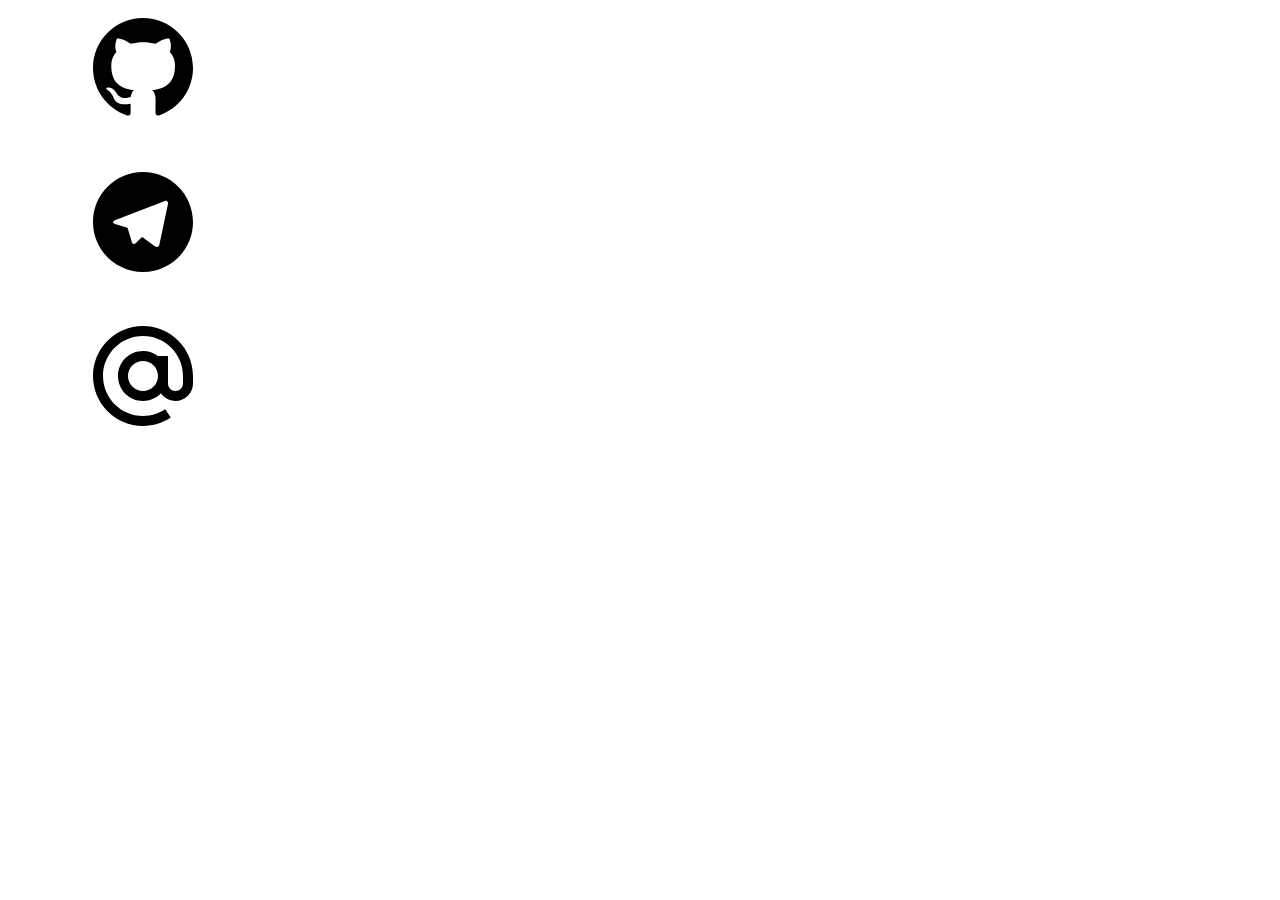
==== index.html @ f1e6c183 "Add files via upload" ====
<!DOCTYPE html>
<html lang="ru">
<head>
	<meta charset="utf-8">
	<meta name="viewport" content="width=device-width, initial-scale=1">
    <title>ExaM</title>
	<!-- FAVICON -->
	<link rel="shortcut icon" href="./favicon.ico">
	<!-- CSS -->
	<link rel="stylesheet" type="text/css" href="./static/css/style.css">
</head>
<body dark="0" card="0" count="0">
	<div class="wrapper">		
		<div class="content">
   	        <div class="center"></div>
		</div>
		<div class="footer">
			<div class="author"></div>
			<div class="author_links">
				<div class="author_links_item">
					<a href="https://vovkvi.github.io"><svg><use xlink:href="#github"></use></svg></a>
				</div>
				<div class="author_links_item">
					<a href="https://t.me/vetalv"><svg><use xlink:href="#telegram"></use></svg></a>
				</div>
				<div class="author_links_item">
					<a href="mailto:vetalvovk@gmail.com"><svg><use xlink:href="#mail"></use></svg></a>
				</div>
			</div>
		</div>
		<div class="navigator-container" style="display: none;">
			<div class="navigator">
				<label class="switch" id="btn-home">
					<svg class="ri-icn"><use xlink:href="#ri-home-2-fill"></use></svg>
			   </label>
			   <label class="separator"></label>
				<label class="switch" id="answer">
					<svg class="ri-icn"><use xlink:href="#ri-eye-fill"></use></svg>
				    <input class="slider" type="checkbox" onclick="showAnswers();">
			   </label>
			   <label class="switch" id="theme">
				   <svg class="ri-icn"><use xlink:href="#dark_mode"></use></svg>
				   <input class="slider" type="checkbox" onclick="changeTheme();">
			   </label>
			   <label class="switch" id="screen" onclick="fullScreen();">
				   <svg class="ri-icn"><use xlink:href="#ri-fullscreen-fill"></use></svg>
			   </label>
				<label class="current-card-number">1 / 1</label>
				<label class="switch" id="btn-prev" onclick="prevCard();">
   	        		<svg class="ri-icn"><use xlink:href="#arrow_back"></use></svg>
   	        	</label>
   	        	<label class="switch" id="btn-next" onclick="nextCard();">
					<svg class="ri-icn"><use xlink:href="#arrow_forward"></use></svg>
				</label>
			</div>
		</div>
	</div>
	<!-- JS -->
	<script type="text/javascript" src="./static/lib/detect.min.js"></script>
	<script type="text/javascript" >
		const ua = detect.parse(navigator.userAgent);
		if (ua.browser.family == 'IE') {
			document.querySelector('title').innerText = 'Ваш браузер не поддерживается :(';
    		document.querySelector('.wrapper').innerHTML = '<div class="old-browser">\
    		    <h2>К сожалению Ваш браузер не может отобразить данную страницу.<br>Рекомендуем воспользоваться одним из ниже предложенных браузеров</h2>\
    		    <table>\
    		        <tr>\
    		            <td><a href="https://www.mozilla.org/en-US/firefox/new/"><img alt="firefox" src="./static/img/firefox.png"><p>Mozilla irefox</p></a></td>\
						<td><a href="https://www.google.com/chrome/"><img alt="chrome" src="./static/img/chrome.png"><p>Google Chrome</p></a></td>\
    		            <td><a href="https://www.microsoft.com/en-us/edge"><img alt="edge" src="./static/img/edge.png"><p>Microsoft Edge</p></a></td>\
    		            <td><a href="https://www.apple.com/safari/"><img alt="safari" src="./static/img/safari.png"><p>Apple Safari</p></a></td>\
    		        </tr>\
    		    </table>';
		}
	</script>
	<script type="text/javascript" src="./static/lib/hyphenopoly/Hyphenopoly_Loader.js"></script>
	<script type="text/javascript" src="./static/lib/jquery-3.7.0.min.js"></script>
	<script type="text/javascript" src="./static/lib/js-yaml.min.js"></script>
	<script type="text/javascript" src="./static/js/script.js"></script>
	<!-- SVG -->
	<svg xmlns="http://www.w3.org/2000/svg" xlink="http://www.w3.org/1999/xlink" width="0" height="0" style="display:none;">

		<symbol viewBox="0 0 30 30" id="dark_mode"> 
			<rect fill="none" height="24" width="24"/><path d="M12,3c-4.97,0-9,4.03-9,9s4.03,9,9,9s9-4.03,9-9c0-0.46-0.04-0.92-0.1-1.36c-0.98,1.37-2.58,2.26-4.4,2.26 c-2.98,0-5.4-2.42-5.4-5.4c0-1.81,0.89-3.42,2.26-4.4C12.92,3.04,12.46,3,12,3L12,3z"/>
		</symbol>
		<symbol viewBox="0 0 30 30" id="light_mode">
			<rect fill="none" height="24" width="24"/><path d="M12,7c-2.76,0-5,2.24-5,5s2.24,5,5,5s5-2.24,5-5S14.76,7,12,7L12,7z M2,13l2,0c0.55,0,1-0.45,1-1s-0.45-1-1-1l-2,0 c-0.55,0-1,0.45-1,1S1.45,13,2,13z M20,13l2,0c0.55,0,1-0.45,1-1s-0.45-1-1-1l-2,0c-0.55,0-1,0.45-1,1S19.45,13,20,13z M11,2v2 c0,0.55,0.45,1,1,1s1-0.45,1-1V2c0-0.55-0.45-1-1-1S11,1.45,11,2z M11,20v2c0,0.55,0.45,1,1,1s1-0.45,1-1v-2c0-0.55-0.45-1-1-1 C11.45,19,11,19.45,11,20z M5.99,4.58c-0.39-0.39-1.03-0.39-1.41,0c-0.39,0.39-0.39,1.03,0,1.41l1.06,1.06 c0.39,0.39,1.03,0.39,1.41,0s0.39-1.03,0-1.41L5.99,4.58z M18.36,16.95c-0.39-0.39-1.03-0.39-1.41,0c-0.39,0.39-0.39,1.03,0,1.41 l1.06,1.06c0.39,0.39,1.03,0.39,1.41,0c0.39-0.39,0.39-1.03,0-1.41L18.36,16.95z M19.42,5.99c0.39-0.39,0.39-1.03,0-1.41 c-0.39-0.39-1.03-0.39-1.41,0l-1.06,1.06c-0.39,0.39-0.39,1.03,0,1.41s1.03,0.39,1.41,0L19.42,5.99z M7.05,18.36 c0.39-0.39,0.39-1.03,0-1.41c-0.39-0.39-1.03-0.39-1.41,0l-1.06,1.06c-0.39,0.39-0.39,1.03,0,1.41s1.03,0.39,1.41,0L7.05,18.36z"/>
		</symbol>
		<symbol viewBox="0 0 30 30" id="arrow_back">
			<path d="M0 0h24v24H0z" fill="none"/><path d="M20 11H7.83l5.59-5.59L12 4l-8 8 8 8 1.41-1.41L7.83 13H20v-2z"/>
		</symbol>
		<symbol viewBox="0 0 30 30" id="arrow_forward">
			<path d="M0 0h24v24H0z" fill="none"/><path d="M12 4l-1.41 1.41L16.17 11H4v2h12.17l-5.58 5.59L12 20l8-8z"/>
		</symbol>
		<symbol viewBox="0 0 30 30" id="github"><path fill="none" d="M0 0h24v24H0z"></path><path d="M12.001 2C6.47598 2 2.00098 6.475 2.00098 12C2.00098 16.425 4.86348 20.1625 8.83848 21.4875C9.33848 21.575 9.52598 21.275 9.52598 21.0125C9.52598 20.775 9.51348 19.9875 9.51348 19.15C7.00098 19.6125 6.35098 18.5375 6.15098 17.975C6.03848 17.6875 5.55098 16.8 5.12598 16.5625C4.77598 16.375 4.27598 15.9125 5.11348 15.9C5.90098 15.8875 6.46348 16.625 6.65098 16.925C7.55098 18.4375 8.98848 18.0125 9.56348 17.75C9.65098 17.1 9.91348 16.6625 10.201 16.4125C7.97598 16.1625 5.65098 15.3 5.65098 11.475C5.65098 10.3875 6.03848 9.4875 6.67598 8.7875C6.57598 8.5375 6.22598 7.5125 6.77598 6.1375C6.77598 6.1375 7.61348 5.875 9.52598 7.1625C10.326 6.9375 11.176 6.825 12.026 6.825C12.876 6.825 13.726 6.9375 14.526 7.1625C16.4385 5.8625 17.276 6.1375 17.276 6.1375C17.826 7.5125 17.476 8.5375 17.376 8.7875C18.0135 9.4875 18.401 10.375 18.401 11.475C18.401 15.3125 16.0635 16.1625 13.8385 16.4125C14.201 16.725 14.5135 17.325 14.5135 18.2625C14.5135 19.6 14.501 20.675 14.501 21.0125C14.501 21.275 14.6885 21.5875 15.1885 21.4875C19.259 20.1133 21.9999 16.2963 22.001 12C22.001 6.475 17.526 2 12.001 2Z"></path></symbol>
		<symbol viewBox="0 0 30 30" id="telegram"><path fill="none" d="M0 0h24v24H0z"></path><path d="M12.001 22C6.47813 22 2.00098 17.5228 2.00098 12C2.00098 6.47715 6.47813 2 12.001 2C17.5238 2 22.001 6.47715 22.001 12C22.001 17.5228 17.5238 22 12.001 22ZM8.89113 13.1708L8.90378 13.1628C9.48351 15.0767 9.77337 16.0337 9.77337 16.0337C9.88564 16.3442 10.04 16.3996 10.2273 16.3743C10.4145 16.3489 10.5139 16.2476 10.6361 16.1297C10.6361 16.1297 11.0324 15.7472 11.825 14.9823L14.3759 16.8698C14.8407 17.1266 15.1763 16.9941 15.2917 16.4377L16.9495 8.61641C17.1325 7.88842 16.8115 7.59644 16.247 7.82754L6.51397 11.5871C5.84996 11.854 5.85317 12.2255 6.39308 12.3911L8.89113 13.1708Z"></path></symbol>
		<symbol viewBox="0 0 30 30" id="mail"><path fill="none" d="M0 0h24v24H0z"></path><path d="M20 12C20 7.58172 16.4183 4 12 4C7.58172 4 4 7.58172 4 12C4 16.4183 7.58172 20 12 20C13.6418 20 15.1681 19.5054 16.4381 18.6571L17.5476 20.3214C15.9602 21.3818 14.0523 22 12 22C6.47715 22 2 17.5228 2 12C2 6.47715 6.47715 2 12 2C17.5228 2 22 6.47715 22 12V13.5C22 15.433 20.433 17 18.5 17C17.2958 17 16.2336 16.3918 15.6038 15.4659C14.6942 16.4115 13.4158 17 12 17C9.23858 17 7 14.7614 7 12C7 9.23858 9.23858 7 12 7C13.1258 7 14.1647 7.37209 15.0005 8H17V13.5C17 14.3284 17.6716 15 18.5 15C19.3284 15 20 14.3284 20 13.5V12ZM12 9C10.3431 9 9 10.3431 9 12C9 13.6569 10.3431 15 12 15C13.6569 15 15 13.6569 15 12C15 10.3431 13.6569 9 12 9Z"></path></symbol>
		<symbol viewBox="0 0 30 30" id="ma-apartment"><g><rect fill="none" height="24" width="24"/></g><g><path d="M17,11V3H7v4H3v14h8v-4h2v4h8V11H17z M7,19H5v-2h2V19z M7,15H5v-2h2V15z M7,11H5V9h2V11z M11,15H9v-2h2V15z M11,11H9V9h2 V11z M11,7H9V5h2V7z M15,15h-2v-2h2V15z M15,11h-2V9h2V11z M15,7h-2V5h2V7z M19,19h-2v-2h2V19z M19,15h-2v-2h2V15z"/></g></symbol>
		<symbol viewBox="0 0 30 30" id="ri-alarm-warning-fill"><g><path fill="none" d="M0 0h24v24H0z"/><path d="M4 20v-6a8 8 0 1 1 16 0v6h1v2H3v-2h1zm2-6h2a4 4 0 0 1 4-4V8a6 6 0 0 0-6 6zm5-12h2v3h-2V2zm8.778 2.808l1.414 1.414-2.12 2.121-1.415-1.414 2.121-2.121zM2.808 6.222l1.414-1.414 2.121 2.12L4.93 8.344 2.808 6.222z"/></g></symbol>
		<symbol viewBox="0 0 30 30" id="ri-dashboard-2-fill"><g><path fill="none" d="M0 0H24V24H0z"/><path d="M12 2c5.523 0 10 4.477 10 10s-4.477 10-10 10S2 17.523 2 12 6.477 2 12 2zm0 3c-3.866 0-7 3.134-7 7 0 1.852.72 3.537 1.894 4.789l.156.16 1.414-1.413C7.56 14.63 7 13.38 7 12c0-2.761 2.239-5 5-5 .448 0 .882.059 1.295.17l1.563-1.562C13.985 5.218 13.018 5 12 5zm6.392 4.143l-1.561 1.562c.11.413.169.847.169 1.295 0 1.38-.56 2.63-1.464 3.536l1.414 1.414C18.216 15.683 19 13.933 19 12c0-1.018-.217-1.985-.608-2.857zm-2.15-2.8l-3.725 3.724C12.352 10.023 12.179 10 12 10c-1.105 0-2 .895-2 2s.895 2 2 2 2-.895 2-2c0-.179-.023-.352-.067-.517l3.724-3.726-1.414-1.414z"/></g></symbol>
		<symbol viewBox="0 0 30 30" id="ri-group-fill"><g><path fill="none" d="M0 0h24v24H0z"/><path d="M2 22a8 8 0 1 1 16 0H2zm8-9c-3.315 0-6-2.685-6-6s2.685-6 6-6 6 2.685 6 6-2.685 6-6 6zm7.363 2.233A7.505 7.505 0 0 1 22.983 22H20c0-2.61-1-4.986-2.637-6.767zm-2.023-2.276A7.98 7.98 0 0 0 18 7a7.964 7.964 0 0 0-1.015-3.903A5 5 0 0 1 21 8a4.999 4.999 0 0 1-5.66 4.957z"/></g></symbol>
		<symbol viewBox="0 0 30 30" id="ri-tools-fill"><g><path fill="none" d="M0 0h24v24H0z"/><path d="M5.33 3.271a3.5 3.5 0 0 1 4.472 4.474L20.647 18.59l-2.122 2.121L7.68 9.867a3.5 3.5 0 0 1-4.472-4.474L5.444 7.63a1.5 1.5 0 1 0 2.121-2.121L5.329 3.27zm10.367 1.884l3.182-1.768 1.414 1.414-1.768 3.182-1.768.354-2.12 2.121-1.415-1.414 2.121-2.121.354-1.768zm-7.071 7.778l2.121 2.122-4.95 4.95A1.5 1.5 0 0 1 3.58 17.99l.097-.107 4.95-4.95z"/></g></symbol>
		<symbol viewBox="0 0 30 30" id="ri-flashlight-fill"><g><path fill="none" d="M0 0h24v24H0z"/><path d="M13 10h7l-9 13v-9H4l9-13z"/></g></symbol>
		<symbol viewBox="0 0 30 30" id="ri-fire-fill"><g><path fill="none" d="M0 0h24v24H0z"/><path d="M12 23a7.5 7.5 0 0 1-5.138-12.963C8.204 8.774 11.5 6.5 11 1.5c6 4 9 8 3 14 1 0 2.5 0 5-2.47.27.773.5 1.604.5 2.47A7.5 7.5 0 0 1 12 23z"/></g></symbol>
		<symbol viewBox="0 0 30 30" id="ri-edit-2-fill"><g><path fill="none" d="M0 0h24v24H0z"/><path d="M9.243 19H21v2H3v-4.243l9.9-9.9 4.242 4.244L9.242 19zm5.07-13.556l2.122-2.122a1 1 0 0 1 1.414 0l2.829 2.829a1 1 0 0 1 0 1.414l-2.122 2.121-4.242-4.242z"/></g></symbol>
		<symbol viewBox="0 0 30 30" id="ri-home-2-fill"><g><path fill="none" d="M0 0h24v24H0z"/><path d="M20 20a1 1 0 0 1-1 1H5a1 1 0 0 1-1-1v-9H1l10.327-9.388a1 1 0 0 1 1.346 0L23 11h-3v9z"/></g></symbol>
		<symbol viewBox="0 0 30 30" id="ri-eye-off-fill"><g><path fill="none" d="M0 0h24v24H0z"/><path d="M4.52 5.934L1.393 2.808l1.415-1.415 19.799 19.8-1.415 1.414-3.31-3.31A10.949 10.949 0 0 1 12 21c-5.392 0-9.878-3.88-10.819-9a10.982 10.982 0 0 1 3.34-6.066zm10.237 10.238l-1.464-1.464a3 3 0 0 1-4.001-4.001L7.828 9.243a5 5 0 0 0 6.929 6.929zM7.974 3.76C9.221 3.27 10.58 3 12 3c5.392 0 9.878 3.88 10.819 9a10.947 10.947 0 0 1-2.012 4.592l-3.86-3.86a5 5 0 0 0-5.68-5.68L7.974 3.761z"/></g></symbol>
		<symbol viewBox="0 0 30 30" id="ri-eye-fill"><g><path fill="none" d="M0 0h24v24H0z"/><path d="M1.181 12C2.121 6.88 6.608 3 12 3c5.392 0 9.878 3.88 10.819 9-.94 5.12-5.427 9-10.819 9-5.392 0-9.878-3.88-10.819-9zM12 17a5 5 0 1 0 0-10 5 5 0 0 0 0 10zm0-2a3 3 0 1 1 0-6 3 3 0 0 1 0 6z"/></g></symbol>
		<symbol viewBox="0 0 30 30" id="ri-first-aid-kit-fill"><g><path fill="none" d="M0 0H24V24H0z"/><path d="M16 1c.552 0 1 .448 1 1v3h4c.552 0 1 .448 1 1v14c0 .552-.448 1-1 1H3c-.552 0-1-.448-1-1V6c0-.552.448-1 1-1h4V2c0-.552.448-1 1-1h8zm-3 8h-2v3H8v2h2.999L11 17h2l-.001-3H16v-2h-3V9zm2-6H9v2h6V3z"/></g></symbol>
		<symbol viewBox="0 0 30 30" id="ri-fullscreen-fill"><g><path fill="none" d="M0 0h24v24H0z"/><path d="M16 3h6v6h-2V5h-4V3zM2 3h6v2H4v4H2V3zm18 16v-4h2v6h-6v-2h4zM4 19h4v2H2v-6h2v4z"/></g></symbol>
		<symbol viewBox="0 0 30 30" id="ri-fullscreen-exit-fill"><g><path fill="none" d="M0 0h24v24H0z"/><path d="M18 7h4v2h-6V3h2v4zM8 9H2V7h4V3h2v6zm10 8v4h-2v-6h6v2h-4zM8 15v6H6v-4H2v-2h6z"/></g></symbol>
	</svg>
</body>
</html>
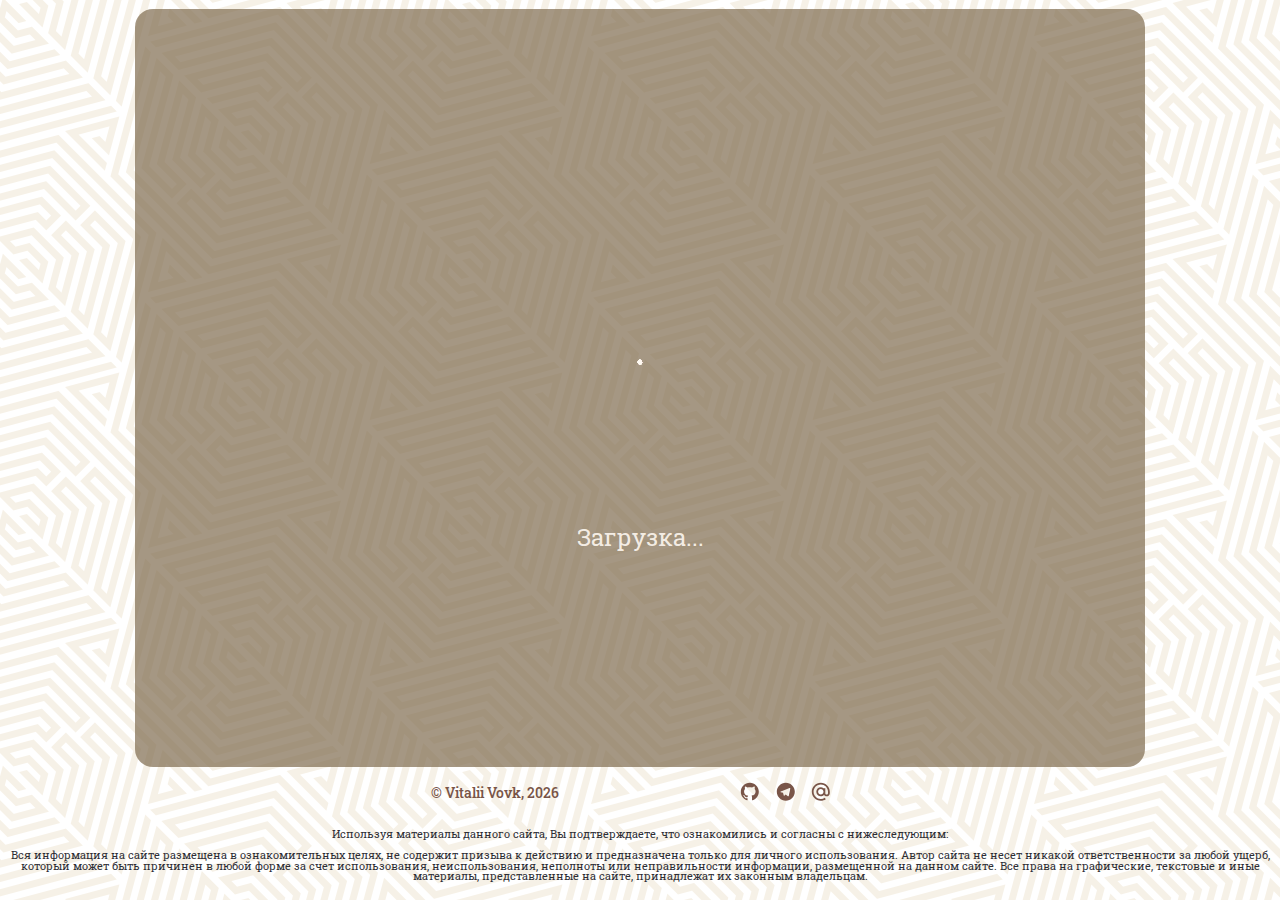
==== commit a7bd442a: "Add files via upload" ====
--- a/index.html
+++ b/index.html
@@ -2,65 +2,98 @@
 <html lang="ru">
 <head>
 	<meta charset="utf-8">
+	<meta http-equiv="X-UA-Compatible" content="IE=edge">
 	<meta name="viewport" content="width=device-width, initial-scale=1">
-    <title>ExaM</title>
+	<meta name="description" content="ExaM">
+    <title></title>
 	<!-- FAVICON -->
 	<link rel="shortcut icon" href="./favicon.ico">
 	<!-- CSS -->
 	<link rel="stylesheet" type="text/css" href="./static/css/style.css">
 </head>
 <body dark="0" card="0" count="0">
-	<div class="wrapper">		
+	<div class="wrapper">
 		<div class="content">
-   	        <div class="center"></div>
+   	        <div class="content-loader">
+				<div class="hexagon" aria-label="Animated hexagonal ripples">
+					<div class="hexagon__group">
+						<div class="hexagon__sector"></div>
+						<div class="hexagon__sector"></div>
+						<div class="hexagon__sector"></div>
+						<div class="hexagon__sector"></div>
+						<div class="hexagon__sector"></div>
+						<div class="hexagon__sector"></div>
+					</div>
+					<div class="hexagon__group">
+						<div class="hexagon__sector"></div>
+						<div class="hexagon__sector"></div>
+						<div class="hexagon__sector"></div>
+						<div class="hexagon__sector"></div>
+						<div class="hexagon__sector"></div>
+						<div class="hexagon__sector"></div>
+					</div>
+					<div class="hexagon__group">
+						<div class="hexagon__sector"></div>
+						<div class="hexagon__sector"></div>
+						<div class="hexagon__sector"></div>
+						<div class="hexagon__sector"></div>
+						<div class="hexagon__sector"></div>
+						<div class="hexagon__sector"></div>
+					</div>
+					<div class="hexagon__group">
+						<div class="hexagon__sector"></div>
+						<div class="hexagon__sector"></div>
+						<div class="hexagon__sector"></div>
+						<div class="hexagon__sector"></div>
+						<div class="hexagon__sector"></div>
+						<div class="hexagon__sector"></div>
+					</div>
+					<div class="hexagon__group">
+						<div class="hexagon__sector"></div>
+						<div class="hexagon__sector"></div>
+						<div class="hexagon__sector"></div>
+						<div class="hexagon__sector"></div>
+						<div class="hexagon__sector"></div>
+						<div class="hexagon__sector"></div>
+					</div>
+					<div class="hexagon__group">
+						<div class="hexagon__sector"></div>
+						<div class="hexagon__sector"></div>
+						<div class="hexagon__sector"></div>
+						<div class="hexagon__sector"></div>
+						<div class="hexagon__sector"></div>
+						<div class="hexagon__sector"></div>
+					</div>
+				</div>
+				<p aria-label="Loading">Загрузка...</p>
+   	        </div>
 		</div>
 		<div class="footer">
-			<div class="author"></div>
+			<div class="author">&copy; Vitalii Vovk, 2024</div>
 			<div class="author_links">
 				<div class="author_links_item">
-					<a href="https://vovkvi.github.io"><svg><use xlink:href="#github"></use></svg></a>
+					<a href="https://vovkvi.github.io"><svg><use xlink:href="./static/svg/icons.svg#github"></use></svg></a>
 				</div>
 				<div class="author_links_item">
-					<a href="https://t.me/vetalv"><svg><use xlink:href="#telegram"></use></svg></a>
+					<a href="https://t.me/vetalv"><svg><use xlink:href="./static/svg/icons.svg#telegram"></use></svg></a>
 				</div>
 				<div class="author_links_item">
-					<a href="mailto:vetalvovk@gmail.com"><svg><use xlink:href="#mail"></use></svg></a>
+					<a href="mailto:vetalvovk@gmail.com"><svg><use xlink:href="./static/svg/icons.svg#mail"></use></svg></a>
 				</div>
 			</div>
 		</div>
-		<div class="navigator-container" style="display: none;">
-			<div class="navigator">
-				<label class="switch" id="btn-home">
-					<svg class="ri-icn"><use xlink:href="#ri-home-2-fill"></use></svg>
-			   </label>
-			   <label class="separator"></label>
-				<label class="switch" id="answer">
-					<svg class="ri-icn"><use xlink:href="#ri-eye-fill"></use></svg>
-				    <input class="slider" type="checkbox" onclick="showAnswers();">
-			   </label>
-			   <label class="switch" id="theme">
-				   <svg class="ri-icn"><use xlink:href="#dark_mode"></use></svg>
-				   <input class="slider" type="checkbox" onclick="changeTheme();">
-			   </label>
-			   <label class="switch" id="screen" onclick="fullScreen();">
-				   <svg class="ri-icn"><use xlink:href="#ri-fullscreen-fill"></use></svg>
-			   </label>
-				<label class="current-card-number">1 / 1</label>
-				<label class="switch" id="btn-prev" onclick="prevCard();">
-   	        		<svg class="ri-icn"><use xlink:href="#arrow_back"></use></svg>
-   	        	</label>
-   	        	<label class="switch" id="btn-next" onclick="nextCard();">
-					<svg class="ri-icn"><use xlink:href="#arrow_forward"></use></svg>
-				</label>
-			</div>
+		<div class="eula">
+			<p>Используя материалы данного сайта, Вы подтверждаете, что ознакомились и согласны с нижеследующим:</p>
+			<br>
+			<p>Вся информация на сайте размещена в ознакомительных целях, не содержит призыва к действию и предназначена только для личного использования. Автор сайта не несет никакой ответственности за любой ущерб, который может быть причинен в любой форме за счет использования, неиспользования, неполноты или неправильности информации, размещенной на данном сайте. Все права на графические, текстовые и иные материалы, представленные на сайте, принадлежат их законным владельцам.</p>
 		</div>
 	</div>
 	<!-- JS -->
-	<script type="text/javascript" src="./static/lib/detect.min.js"></script>
-	<script type="text/javascript" >
+	<script type="text/javascript" src="./static/libs/detect.min.js"></script>
+	<script type="text/javascript">
 		const ua = detect.parse(navigator.userAgent);
 		if (ua.browser.family == 'IE') {
-			document.querySelector('title').innerText = 'Ваш браузер не поддерживается :(';
+			document.querySelector('title').innerText = 'ExaM | Ваш браузер не поддерживается :(';
     		document.querySelector('.wrapper').innerHTML = '<div class="old-browser">\
     		    <h2>К сожалению Ваш браузер не может отобразить данную страницу.<br>Рекомендуем воспользоваться одним из ниже предложенных браузеров</h2>\
     		    <table>\
@@ -73,42 +106,8 @@
     		    </table>';
 		}
 	</script>
-	<script type="text/javascript" src="./static/lib/hyphenopoly/Hyphenopoly_Loader.js"></script>
-	<script type="text/javascript" src="./static/lib/jquery-3.7.0.min.js"></script>
-	<script type="text/javascript" src="./static/lib/js-yaml.min.js"></script>
+	<script type="text/javascript" src="./static/libs/jquery-3.7.0.min.js"></script>
+	<script type="text/javascript" src="./static/libs/js-yaml.min.js"></script>
 	<script type="text/javascript" src="./static/js/script.js"></script>
-	<!-- SVG -->
-	<svg xmlns="http://www.w3.org/2000/svg" xlink="http://www.w3.org/1999/xlink" width="0" height="0" style="display:none;">
-
-		<symbol viewBox="0 0 30 30" id="dark_mode"> 
-			<rect fill="none" height="24" width="24"/><path d="M12,3c-4.97,0-9,4.03-9,9s4.03,9,9,9s9-4.03,9-9c0-0.46-0.04-0.92-0.1-1.36c-0.98,1.37-2.58,2.26-4.4,2.26 c-2.98,0-5.4-2.42-5.4-5.4c0-1.81,0.89-3.42,2.26-4.4C12.92,3.04,12.46,3,12,3L12,3z"/>
-		</symbol>
-		<symbol viewBox="0 0 30 30" id="light_mode">
-			<rect fill="none" height="24" width="24"/><path d="M12,7c-2.76,0-5,2.24-5,5s2.24,5,5,5s5-2.24,5-5S14.76,7,12,7L12,7z M2,13l2,0c0.55,0,1-0.45,1-1s-0.45-1-1-1l-2,0 c-0.55,0-1,0.45-1,1S1.45,13,2,13z M20,13l2,0c0.55,0,1-0.45,1-1s-0.45-1-1-1l-2,0c-0.55,0-1,0.45-1,1S19.45,13,20,13z M11,2v2 c0,0.55,0.45,1,1,1s1-0.45,1-1V2c0-0.55-0.45-1-1-1S11,1.45,11,2z M11,20v2c0,0.55,0.45,1,1,1s1-0.45,1-1v-2c0-0.55-0.45-1-1-1 C11.45,19,11,19.45,11,20z M5.99,4.58c-0.39-0.39-1.03-0.39-1.41,0c-0.39,0.39-0.39,1.03,0,1.41l1.06,1.06 c0.39,0.39,1.03,0.39,1.41,0s0.39-1.03,0-1.41L5.99,4.58z M18.36,16.95c-0.39-0.39-1.03-0.39-1.41,0c-0.39,0.39-0.39,1.03,0,1.41 l1.06,1.06c0.39,0.39,1.03,0.39,1.41,0c0.39-0.39,0.39-1.03,0-1.41L18.36,16.95z M19.42,5.99c0.39-0.39,0.39-1.03,0-1.41 c-0.39-0.39-1.03-0.39-1.41,0l-1.06,1.06c-0.39,0.39-0.39,1.03,0,1.41s1.03,0.39,1.41,0L19.42,5.99z M7.05,18.36 c0.39-0.39,0.39-1.03,0-1.41c-0.39-0.39-1.03-0.39-1.41,0l-1.06,1.06c-0.39,0.39-0.39,1.03,0,1.41s1.03,0.39,1.41,0L7.05,18.36z"/>
-		</symbol>
-		<symbol viewBox="0 0 30 30" id="arrow_back">
-			<path d="M0 0h24v24H0z" fill="none"/><path d="M20 11H7.83l5.59-5.59L12 4l-8 8 8 8 1.41-1.41L7.83 13H20v-2z"/>
-		</symbol>
-		<symbol viewBox="0 0 30 30" id="arrow_forward">
-			<path d="M0 0h24v24H0z" fill="none"/><path d="M12 4l-1.41 1.41L16.17 11H4v2h12.17l-5.58 5.59L12 20l8-8z"/>
-		</symbol>
-		<symbol viewBox="0 0 30 30" id="github"><path fill="none" d="M0 0h24v24H0z"></path><path d="M12.001 2C6.47598 2 2.00098 6.475 2.00098 12C2.00098 16.425 4.86348 20.1625 8.83848 21.4875C9.33848 21.575 9.52598 21.275 9.52598 21.0125C9.52598 20.775 9.51348 19.9875 9.51348 19.15C7.00098 19.6125 6.35098 18.5375 6.15098 17.975C6.03848 17.6875 5.55098 16.8 5.12598 16.5625C4.77598 16.375 4.27598 15.9125 5.11348 15.9C5.90098 15.8875 6.46348 16.625 6.65098 16.925C7.55098 18.4375 8.98848 18.0125 9.56348 17.75C9.65098 17.1 9.91348 16.6625 10.201 16.4125C7.97598 16.1625 5.65098 15.3 5.65098 11.475C5.65098 10.3875 6.03848 9.4875 6.67598 8.7875C6.57598 8.5375 6.22598 7.5125 6.77598 6.1375C6.77598 6.1375 7.61348 5.875 9.52598 7.1625C10.326 6.9375 11.176 6.825 12.026 6.825C12.876 6.825 13.726 6.9375 14.526 7.1625C16.4385 5.8625 17.276 6.1375 17.276 6.1375C17.826 7.5125 17.476 8.5375 17.376 8.7875C18.0135 9.4875 18.401 10.375 18.401 11.475C18.401 15.3125 16.0635 16.1625 13.8385 16.4125C14.201 16.725 14.5135 17.325 14.5135 18.2625C14.5135 19.6 14.501 20.675 14.501 21.0125C14.501 21.275 14.6885 21.5875 15.1885 21.4875C19.259 20.1133 21.9999 16.2963 22.001 12C22.001 6.475 17.526 2 12.001 2Z"></path></symbol>
-		<symbol viewBox="0 0 30 30" id="telegram"><path fill="none" d="M0 0h24v24H0z"></path><path d="M12.001 22C6.47813 22 2.00098 17.5228 2.00098 12C2.00098 6.47715 6.47813 2 12.001 2C17.5238 2 22.001 6.47715 22.001 12C22.001 17.5228 17.5238 22 12.001 22ZM8.89113 13.1708L8.90378 13.1628C9.48351 15.0767 9.77337 16.0337 9.77337 16.0337C9.88564 16.3442 10.04 16.3996 10.2273 16.3743C10.4145 16.3489 10.5139 16.2476 10.6361 16.1297C10.6361 16.1297 11.0324 15.7472 11.825 14.9823L14.3759 16.8698C14.8407 17.1266 15.1763 16.9941 15.2917 16.4377L16.9495 8.61641C17.1325 7.88842 16.8115 7.59644 16.247 7.82754L6.51397 11.5871C5.84996 11.854 5.85317 12.2255 6.39308 12.3911L8.89113 13.1708Z"></path></symbol>
-		<symbol viewBox="0 0 30 30" id="mail"><path fill="none" d="M0 0h24v24H0z"></path><path d="M20 12C20 7.58172 16.4183 4 12 4C7.58172 4 4 7.58172 4 12C4 16.4183 7.58172 20 12 20C13.6418 20 15.1681 19.5054 16.4381 18.6571L17.5476 20.3214C15.9602 21.3818 14.0523 22 12 22C6.47715 22 2 17.5228 2 12C2 6.47715 6.47715 2 12 2C17.5228 2 22 6.47715 22 12V13.5C22 15.433 20.433 17 18.5 17C17.2958 17 16.2336 16.3918 15.6038 15.4659C14.6942 16.4115 13.4158 17 12 17C9.23858 17 7 14.7614 7 12C7 9.23858 9.23858 7 12 7C13.1258 7 14.1647 7.37209 15.0005 8H17V13.5C17 14.3284 17.6716 15 18.5 15C19.3284 15 20 14.3284 20 13.5V12ZM12 9C10.3431 9 9 10.3431 9 12C9 13.6569 10.3431 15 12 15C13.6569 15 15 13.6569 15 12C15 10.3431 13.6569 9 12 9Z"></path></symbol>
-		<symbol viewBox="0 0 30 30" id="ma-apartment"><g><rect fill="none" height="24" width="24"/></g><g><path d="M17,11V3H7v4H3v14h8v-4h2v4h8V11H17z M7,19H5v-2h2V19z M7,15H5v-2h2V15z M7,11H5V9h2V11z M11,15H9v-2h2V15z M11,11H9V9h2 V11z M11,7H9V5h2V7z M15,15h-2v-2h2V15z M15,11h-2V9h2V11z M15,7h-2V5h2V7z M19,19h-2v-2h2V19z M19,15h-2v-2h2V15z"/></g></symbol>
-		<symbol viewBox="0 0 30 30" id="ri-alarm-warning-fill"><g><path fill="none" d="M0 0h24v24H0z"/><path d="M4 20v-6a8 8 0 1 1 16 0v6h1v2H3v-2h1zm2-6h2a4 4 0 0 1 4-4V8a6 6 0 0 0-6 6zm5-12h2v3h-2V2zm8.778 2.808l1.414 1.414-2.12 2.121-1.415-1.414 2.121-2.121zM2.808 6.222l1.414-1.414 2.121 2.12L4.93 8.344 2.808 6.222z"/></g></symbol>
-		<symbol viewBox="0 0 30 30" id="ri-dashboard-2-fill"><g><path fill="none" d="M0 0H24V24H0z"/><path d="M12 2c5.523 0 10 4.477 10 10s-4.477 10-10 10S2 17.523 2 12 6.477 2 12 2zm0 3c-3.866 0-7 3.134-7 7 0 1.852.72 3.537 1.894 4.789l.156.16 1.414-1.413C7.56 14.63 7 13.38 7 12c0-2.761 2.239-5 5-5 .448 0 .882.059 1.295.17l1.563-1.562C13.985 5.218 13.018 5 12 5zm6.392 4.143l-1.561 1.562c.11.413.169.847.169 1.295 0 1.38-.56 2.63-1.464 3.536l1.414 1.414C18.216 15.683 19 13.933 19 12c0-1.018-.217-1.985-.608-2.857zm-2.15-2.8l-3.725 3.724C12.352 10.023 12.179 10 12 10c-1.105 0-2 .895-2 2s.895 2 2 2 2-.895 2-2c0-.179-.023-.352-.067-.517l3.724-3.726-1.414-1.414z"/></g></symbol>
-		<symbol viewBox="0 0 30 30" id="ri-group-fill"><g><path fill="none" d="M0 0h24v24H0z"/><path d="M2 22a8 8 0 1 1 16 0H2zm8-9c-3.315 0-6-2.685-6-6s2.685-6 6-6 6 2.685 6 6-2.685 6-6 6zm7.363 2.233A7.505 7.505 0 0 1 22.983 22H20c0-2.61-1-4.986-2.637-6.767zm-2.023-2.276A7.98 7.98 0 0 0 18 7a7.964 7.964 0 0 0-1.015-3.903A5 5 0 0 1 21 8a4.999 4.999 0 0 1-5.66 4.957z"/></g></symbol>
-		<symbol viewBox="0 0 30 30" id="ri-tools-fill"><g><path fill="none" d="M0 0h24v24H0z"/><path d="M5.33 3.271a3.5 3.5 0 0 1 4.472 4.474L20.647 18.59l-2.122 2.121L7.68 9.867a3.5 3.5 0 0 1-4.472-4.474L5.444 7.63a1.5 1.5 0 1 0 2.121-2.121L5.329 3.27zm10.367 1.884l3.182-1.768 1.414 1.414-1.768 3.182-1.768.354-2.12 2.121-1.415-1.414 2.121-2.121.354-1.768zm-7.071 7.778l2.121 2.122-4.95 4.95A1.5 1.5 0 0 1 3.58 17.99l.097-.107 4.95-4.95z"/></g></symbol>
-		<symbol viewBox="0 0 30 30" id="ri-flashlight-fill"><g><path fill="none" d="M0 0h24v24H0z"/><path d="M13 10h7l-9 13v-9H4l9-13z"/></g></symbol>
-		<symbol viewBox="0 0 30 30" id="ri-fire-fill"><g><path fill="none" d="M0 0h24v24H0z"/><path d="M12 23a7.5 7.5 0 0 1-5.138-12.963C8.204 8.774 11.5 6.5 11 1.5c6 4 9 8 3 14 1 0 2.5 0 5-2.47.27.773.5 1.604.5 2.47A7.5 7.5 0 0 1 12 23z"/></g></symbol>
-		<symbol viewBox="0 0 30 30" id="ri-edit-2-fill"><g><path fill="none" d="M0 0h24v24H0z"/><path d="M9.243 19H21v2H3v-4.243l9.9-9.9 4.242 4.244L9.242 19zm5.07-13.556l2.122-2.122a1 1 0 0 1 1.414 0l2.829 2.829a1 1 0 0 1 0 1.414l-2.122 2.121-4.242-4.242z"/></g></symbol>
-		<symbol viewBox="0 0 30 30" id="ri-home-2-fill"><g><path fill="none" d="M0 0h24v24H0z"/><path d="M20 20a1 1 0 0 1-1 1H5a1 1 0 0 1-1-1v-9H1l10.327-9.388a1 1 0 0 1 1.346 0L23 11h-3v9z"/></g></symbol>
-		<symbol viewBox="0 0 30 30" id="ri-eye-off-fill"><g><path fill="none" d="M0 0h24v24H0z"/><path d="M4.52 5.934L1.393 2.808l1.415-1.415 19.799 19.8-1.415 1.414-3.31-3.31A10.949 10.949 0 0 1 12 21c-5.392 0-9.878-3.88-10.819-9a10.982 10.982 0 0 1 3.34-6.066zm10.237 10.238l-1.464-1.464a3 3 0 0 1-4.001-4.001L7.828 9.243a5 5 0 0 0 6.929 6.929zM7.974 3.76C9.221 3.27 10.58 3 12 3c5.392 0 9.878 3.88 10.819 9a10.947 10.947 0 0 1-2.012 4.592l-3.86-3.86a5 5 0 0 0-5.68-5.68L7.974 3.761z"/></g></symbol>
-		<symbol viewBox="0 0 30 30" id="ri-eye-fill"><g><path fill="none" d="M0 0h24v24H0z"/><path d="M1.181 12C2.121 6.88 6.608 3 12 3c5.392 0 9.878 3.88 10.819 9-.94 5.12-5.427 9-10.819 9-5.392 0-9.878-3.88-10.819-9zM12 17a5 5 0 1 0 0-10 5 5 0 0 0 0 10zm0-2a3 3 0 1 1 0-6 3 3 0 0 1 0 6z"/></g></symbol>
-		<symbol viewBox="0 0 30 30" id="ri-first-aid-kit-fill"><g><path fill="none" d="M0 0H24V24H0z"/><path d="M16 1c.552 0 1 .448 1 1v3h4c.552 0 1 .448 1 1v14c0 .552-.448 1-1 1H3c-.552 0-1-.448-1-1V6c0-.552.448-1 1-1h4V2c0-.552.448-1 1-1h8zm-3 8h-2v3H8v2h2.999L11 17h2l-.001-3H16v-2h-3V9zm2-6H9v2h6V3z"/></g></symbol>
-		<symbol viewBox="0 0 30 30" id="ri-fullscreen-fill"><g><path fill="none" d="M0 0h24v24H0z"/><path d="M16 3h6v6h-2V5h-4V3zM2 3h6v2H4v4H2V3zm18 16v-4h2v6h-6v-2h4zM4 19h4v2H2v-6h2v4z"/></g></symbol>
-		<symbol viewBox="0 0 30 30" id="ri-fullscreen-exit-fill"><g><path fill="none" d="M0 0h24v24H0z"/><path d="M18 7h4v2h-6V3h2v4zM8 9H2V7h4V3h2v6zm10 8v4h-2v-6h6v2h-4zM8 15v6H6v-4H2v-2h6z"/></g></symbol>
-	</svg>
 </body>
 </html>
--- a/static/css/style.css
+++ b/static/css/style.css
@@ -0,0 +1,695 @@
+:root {
+	--whitesmoke           : #edf2f7;
+	--darkgray             : #2e2e35;
+	--gray                 : #85888c;
+	--material-brown-500   : #795548;
+	--loader-dur           : 8s;
+	--box-border-radius    : 10px;
+
+	--color-akcent               : var(--material-brown-500);
+	--body-background-light      : url(../img/background.png);
+	--body-background-dark       : url(../img/background-dark.png);
+	--wrapper-background-light   : rgba(255, 255, 255, 0.8);
+	--wrapper-background-dark    : rgba(0, 0, 0, 0.7);
+	--content-background-light   : rgba(127, 107, 79, 0.7);
+	--content-background-dark    : rgba(0, 0, 0, 0.5);
+	--navigator-background-light : #dcc7a8;
+	--navigator-background-dark  : rgb(45, 45, 45);
+	--switch-fill-light          : var(--color-akcent);
+	--switch-fill-dark           : var(--navigator-background-light);
+	--card-number-color-light    : var(--color-akcent);
+	--card-number-color-dark     : var(--navigator-background-light);
+
+	/*   default   */
+	--text-color           : black;
+	--body-background      : var(--body-background-light);
+	--wrapper-background   : var(--wrapper-background-light);
+	--content-background   : var(--content-background-light);
+	--switch-fill          : var(--switch-fill-light);
+	--navigator-background : var(--navigator-background-light);
+	--card-number-color    : var(--card-number-color-light);
+	--btn-outline          : var(--darkgray);
+	--detail-color         : black;
+	--card-hdr-color       : var(--switch-fill);
+	--card-bgrnd           : rgba(255, 249, 242, 0.9);
+}
+@font-face {
+	font-family: 'RobotoSlab';
+	src: url(../fonts/RobotoSlab.ttf);
+}
+*,*::before,*::after {
+	margin: 0;
+	padding: 0;
+	border: 0;
+	box-sizing: border-box;
+}
+a {
+	text-decoration: none;
+}
+ul,ol,li {
+	list-style: none;
+}
+img {
+	vertical-align: top;
+}
+h1,h2,h3,h4,h5,h6 {
+	font-weight: inherit;
+	font-size: inherit;
+}
+html,body {
+	font-family: RobotoSlab;
+	font-size: 18px;
+	line-height: 1;
+	width: 100%;
+	height: 100%;
+	min-width: 320px;
+}
+body {
+	background-image: var(--body-background);
+}
+body[dark="1"] {
+	--body-background      : var(--body-background-dark);
+	--wrapper-background   : var(--wrapper-background-dark);
+	--content-background   : var(--content-background-dark);
+	--text-color           : white;
+	--switch-fill          : var(--switch-fill-dark);
+	--navigator-background : var(--navigator-background-dark);
+	--card-number-color    : var(--card-number-color-dark);	
+	--card-hdr-color       : var(--switch-fill);
+	--detail-color         : rgba(255, 255, 255, 0.95);
+	--card-bgrnd           : var(--darkgray);
+}
+.wrapper{
+	text-align: center;
+	display: flex;
+	flex-direction: column;
+	min-height: 100%; /* make sure it is at least as tall as the viewport */
+	background: var(--wrapper-background);
+}
+/**************************************************
+ *   1. IE
+ **************************************************/
+.old-browser,
+.old-browser p,
+.old-browser td {
+	text-align: center;
+	padding: 10px;
+	color: black;
+}
+.old-browser h2 {
+	line-height: normal;
+	margin: 20px;
+}
+.old-browser table {
+	padding-top: 20px;
+	margin: 0 auto;
+}
+.old-browser img {
+	width: 64px;
+	height: 64px;
+}
+/**************************************************
+ *   2. Company title (only for sub pages)
+ **************************************************/
+.top-navigation-bar {
+	max-width: 1100px;
+	width: 100%;
+	margin: 0 auto;
+	margin-bottom: 0.3rem;
+	align-items: center;
+	display: flex;
+	
+}
+.top-navigation-bar svg {
+	margin-top: 0.5rem;
+	margin-left: 0.5rem;
+	float: left;
+	height: 2.5rem;
+	width: 2.5rem;
+	fill: var(--card-hdr-color);
+	cursor: pointer;
+}
+.top-navigation-bar div {
+	float: right;
+	width: 100%;
+	height: 100%;
+}
+.top-bar-title {
+	text-align: right;
+	font-size: 1.2rem;
+	border: unset;
+	cursor: pointer;
+	margin-right: 0.5rem;
+	color: var(--card-hdr-color);
+}
+/**************************************************
+ *   3. Content
+ **************************************************/
+.content {
+	position: relative;
+	max-width: 1240px; /* размер листа А4 в пикселях для DPI 150 = 1240x1754*/
+	background: var(--content-background);
+	color: var(--text-color);
+	flex: 1 1 auto;
+	margin: 0 auto;
+	width: 100%;
+	hyphens: auto;
+	-ms-hyphens: auto;
+	-moz-hyphens: auto;
+	-webkit-hyphens: auto;
+}
+/**************************************************
+ *   4. Loader
+ **************************************************/
+.content-loader {
+	margin: 0 auto;
+	padding: 1rem;
+	position: absolute;
+	top: 50%;
+  -ms-transform: translateY(-50%);
+  transform: translateY(-50%);
+	width: 100%;
+	align-items: center;
+}
+.content-loader p {
+	color: var(--card-bgrnd);
+	font-size: 18pt;
+}
+.hexagon {
+	color: var(--card-bgrnd);
+	margin: 0 auto;
+	margin-bottom: 1.5em;
+	overflow: hidden;
+	position: relative;
+	width: 15em;
+	height: 15em;
+}
+.hexagon__group, .hexagon__sector, .hexagon__sector:before, .hexagon__sector:after {
+	position: absolute;
+}
+.hexagon__group {
+	width: 100%;
+	height: 100%;
+}
+.hexagon__group:nth-child(2) .hexagon__sector,
+.hexagon__group:nth-child(2) .hexagon__sector:before,
+.hexagon__group:nth-child(2) .hexagon__sector:after {
+	animation-delay: calc(var(--loader-dur) * -1/6);
+}
+.hexagon__group:nth-child(3) .hexagon__sector,
+.hexagon__group:nth-child(3) .hexagon__sector:before,
+.hexagon__group:nth-child(3) .hexagon__sector:after {
+	animation-delay: calc(var(--loader-dur) * -2/6);
+}
+.hexagon__group:nth-child(4) .hexagon__sector,
+.hexagon__group:nth-child(4) .hexagon__sector:before,
+.hexagon__group:nth-child(4) .hexagon__sector:after {
+	animation-delay: calc(var(--loader-dur) * -3/6);
+}
+.hexagon__group:nth-child(5) .hexagon__sector,
+.hexagon__group:nth-child(5) .hexagon__sector:before,
+.hexagon__group:nth-child(5) .hexagon__sector:after {
+	animation-delay: calc(var(--loader-dur) * -4/6);
+}
+.hexagon__group:nth-child(6) .hexagon__sector,
+.hexagon__group:nth-child(6) .hexagon__sector:before,
+.hexagon__group:nth-child(6) .hexagon__sector:after {
+	animation-delay: calc(var(--loader-dur) * -5/6);
+}
+.hexagon__group:nth-child(odd) {
+	transform: rotate(30deg);
+}
+.hexagon__sector,
+.hexagon__sector:before,
+.hexagon__sector:after {
+	animation-duration: var(--loader-dur);
+	animation-iteration-count: infinite;
+	animation-timing-function: linear;
+	width: 0.2em;
+	height: 0.2em;
+}
+.hexagon__sector {
+	animation-name: moveOut1;
+	top: calc(50% - 0.1em);
+	left: calc(50% - 0.1em);
+}
+.hexagon__sector:nth-child(2) {
+	animation-name: moveOut2;
+}
+.hexagon__sector:nth-child(3) {
+	animation-name: moveOut3;
+}
+.hexagon__sector:nth-child(4) {
+	animation-name: moveOut4;
+}
+.hexagon__sector:nth-child(5) {
+	animation-name: moveOut5;
+}
+.hexagon__sector:nth-child(6) {
+	animation-name: moveOut6;
+}
+.hexagon__sector:before,
+.hexagon__sector:after {
+	animation-name: ripple;
+	background-color: currentColor;
+	border-radius: 0.1em;
+	content: "";
+	display: block;
+	top: 0;
+	left: 0;
+	transform-origin: 0.1em 0.1em;
+}
+.hexagon__sector:before {
+	transform: rotate(-30deg)
+}
+.hexagon__sector:after {
+	transform: rotate(-150deg)
+}
+/* Animations */
+@keyframes moveOut1 {
+	from { transform: translateY(0) scale(0); }
+	3% { transform: translateY(0.2em) scale(1); }
+	97% { transform: translateY(7.3em) scale(1); }
+	to { transform: translateY(7.5em) scale(0); }
+}
+@keyframes moveOut2 {
+	from { transform: rotate(60deg) translateY(0) scale(0); }
+	3% { transform: rotate(60deg) translateY(0.2em) scale(1); }
+	97% { transform: rotate(60deg) translateY(7.3em) scale(1); }
+	to { transform: rotate(60deg) translateY(7.5em) scale(0); }
+}
+@keyframes moveOut3 {
+	from { transform: rotate(120deg) translateY(0) scale(0); }
+	3% { transform: rotate(120deg) translateY(0.2em) scale(1); }
+	97% { transform: rotate(120deg) translateY(7.3em) scale(1); }
+	to { transform: rotate(120deg) translateY(7.5em) scale(0); }
+}
+@keyframes moveOut4 {
+	from { transform: rotate(180deg) translateY(0) scale(0); }
+	3% { transform: rotate(180deg) translateY(0.2em) scale(1); }
+	97% { transform: rotate(180deg) translateY(7.3em) scale(1); }
+	to { transform: rotate(180deg) translateY(7.5em) scale(0); }
+}
+@keyframes moveOut5 {
+	from { transform: rotate(240deg) translateY(0) scale(0); }
+	3% { transform: rotate(240deg) translateY(0.2em) scale(1); }
+	97% { transform: rotate(240deg) translateY(7.3em) scale(1); }
+	to { transform: rotate(240deg) translateY(7.5em) scale(0); }
+}
+@keyframes moveOut6 {
+	from { transform: rotate(300deg) translateY(0) scale(0); }
+	3% { transform: rotate(300deg) translateY(0.2em) scale(1); }
+	97% { transform: rotate(300deg) translateY(7.3em) scale(1); }
+	to { transform: rotate(300deg) translateY(7.5em) scale(0); }
+}
+@keyframes ripple {
+	from, to { width: 0.2em; }
+	33% { width: 2.4em; }
+}
+/**************************************************
+ *   5. Data
+ **************************************************/
+.center {
+	opacity: 0;
+	display: none;
+	padding-top: 1rem;
+	text-align: center;
+	margin-top: 0.5rem;
+	margin-bottom: 0.5rem;
+}
+.center[active="1"] {
+	display: block;
+	opacity: 1;
+}
+.center-title {
+	margin-bottom: 0.5rem;
+	font-size: 1.3rem;
+  font-weight: 400;
+  color: white;
+  text-align: center;
+  padding: 1rem;
+  border-bottom: 3px dotted var(--content-background);
+  border-top: 3px dotted var(--content-background);
+}
+.center-data-block {
+	display: flex;
+	flex-direction: column;
+	width: 100%;
+	padding: 0.25rem;
+	justify-content: center;
+}
+.data-block-row {
+	display: flex;
+	flex-direction: column;
+	padding: 0.25rem;
+	justify-content: center;
+	align-items: center;
+	width: 100%;
+}
+.data-block-item {
+	max-width: 320px;
+	height: 260px;
+	width: 100%;
+	position: relative;
+	margin: 0.25rem;
+}
+.box {
+	display: block;
+	min-width: 240px;
+	max-width: 320px;
+	height: 240px;
+	border-radius: var(--box-border-radius);
+	box-shadow: 0 10px 15px -5px rgba(0,0,0,0.1), 0 10px 10px -5px rgba(0,0,0,0.04);
+}
+.box-icon {
+	position: absolute;
+	top: 0;
+	left: 0;
+	height: 2.5rem;
+	padding: 0.5rem;
+	margin: 0;
+	border-bottom-right-radius: var(--box-border-radius);;
+	border-top-left-radius: var(--box-border-radius);
+	display: flex;
+	align-items: center;
+	background: var(--card-bgrnd);
+	color: var(--color-akcent);
+	box-shadow: 0 4px 14px rgba(0, 0, 0, 0.25);
+}
+.box-icon svg {
+	width: 2rem;
+	height: 2rem;
+	margin-top: 0.3rem;
+	margin-right: 0.3rem;
+	fill: var(--color-akcent);
+}
+.box-image {
+	position: relative;
+	height: 75%;
+	width: 100%;
+	overflow: hidden;
+	background-size: cover;
+}
+.box-image-blur {
+	position: absolute;
+	top: 0;
+	left: 0;
+	width: 100%;
+	height: 100%;
+	background: rgba(255,255,255,0.25);
+}
+.box-image,
+.box-image-blur {
+	border-top-left-radius: var(--box-border-radius);
+	border-top-right-radius: var(--box-border-radius);
+}
+.box-btn-read {
+	position: absolute;
+	top: 8px;
+	right: 8px;
+	display: flex;
+	align-items: center;
+	background: #68009d;
+	color: white;
+	border-radius: 1rem;
+	box-shadow: 0 4px 14px rgba(0, 0, 0, 0.25);
+	transition: 0.35s ease all;
+	overflow: hidden;
+	max-width: 2rem;
+	max-height: 2rem;
+	z-index: 2;
+}
+.box-btn-read-icon {
+	position: relative;
+	top: 1px;
+}
+.box-btn-read-icon svg {
+	position: relative;
+	height: 2rem;
+	width: 2rem;
+	fill: white;
+	margin-top: 0.18rem;
+	margin-left: 0.1rem;
+}
+.box-btn-read-label {
+	font-size: 12pt;
+	text-transform: uppercase;
+	white-space: nowrap;
+	padding-right: 1rem;
+	opacity: 0;
+	transform: translateX(10px);
+	transition: 0.25s ease all;
+}
+.box-bottom {
+	border-bottom-left-radius: var(--box-border-radius);;
+	border-bottom-right-radius: var(--box-border-radius);;
+	width: 100%;
+	height: 25%;
+	background: var(--card-bgrnd);
+	display: flex;
+	align-items: center;
+	padding: 0.25rem;
+}
+.box-description {
+	color: var(--color-akcent);
+	width: 100%;
+}
+.box:hover .box-btn-read {
+	max-width: 100%;
+}
+.box:hover .box-btn-read-label {
+	opacity: 1;
+	transform: translateX(0);
+	transition: 0.25s 0.1s ease-in opacity, 0.15s 0.1s cubic-bezier(0.175, 0.885, 0.32, 1.275) transform;
+}
+/**************************************************
+ *   6. Navigator
+ **************************************************/
+.navigator-container {
+	display: none;
+	position: sticky; 
+	width: 100%;
+	bottom: 0;
+	overflow: hidden;
+	border: 1rem solid transparent;
+}
+.navigator {
+	border: 2px solid var(--color-akcent);
+	background: var(--navigator-background);
+	border-radius: 2rem;
+	align-items: center;
+	padding: 0.1rem;
+	display: inline-flex;
+	z-index: 100;
+}
+.current-card-number {
+	color: var(--card-number-color);
+	margin-right: 0.4rem;
+	margin-left: 0.4rem;
+}
+.switch {
+	cursor: pointer;
+	position: relative;
+	display: inline-block;
+	z-index: 100;
+	padding: 0.2rem;
+	border-radius: 50%;
+}
+.switch:hover {
+	box-shadow: rgba(0, 0, 0, 0.25) 0px 54px 55px, rgba(0, 0, 0, 0.12) 0px -12px 30px, rgba(0, 0, 0, 0.12) 0px 4px 6px, rgba(0, 0, 0, 0.17) 0px 12px 13px, rgba(0, 0, 0, 0.09) 0px -3px 5px;
+	background-repeat: no-repeat;
+	background-position: center;
+}
+.ri-icn {
+	padding-top: 0.4rem;
+	padding-left: 0.32rem;
+	height: 1.8rem;
+	width: 1.8rem;
+	fill: var(--switch-fill);
+	transition: fill 0.5s ease;
+}
+/**************************************************
+ *   7. Cards
+ **************************************************/
+.card-item {
+	margin: 0.5rem;
+}
+.ntd {
+	color: var(--gray);
+	font-style: italic;
+	font-size: 10pt;
+}
+.answer {
+	font-size: 0.9rem;
+	line-height: 1.4rem;
+	margin-top: 10px;
+}
+.answer-media {
+	text-align: center;
+	width: 100%;
+	margin: 1rem .0 1rem 0;
+}
+.answer-media img {
+	border-radius: 1rem;
+	max-width: 100%;
+  height: auto;
+  margin-bottom: 1rem;
+}
+.answer-media h2 {
+	text-align: center;
+	font-weight: 400;
+}
+.summary-subdetails {
+	margin-bottom: -0.7rem;
+}
+.answer-subdetails {
+	color: var(--detail-color);
+	margin-left: 0;
+	font-size: 0.9rem;
+	line-height: 1.4rem;
+	margin-top: 1.2rem;
+	padding: 0;
+}
+body[dark="1"] .answer, 
+body[dark="1"] .answer-subdetails {
+	font-weight: 350;
+	color: var(--switch-fill);
+}
+.answer p,
+.answer-subdetails p {
+	text-indent: 20px;
+}
+details {
+	text-align: start;
+	color: var(--detail-color);
+	display: block;
+	background: var(--card-bgrnd);
+	width: 100%;
+	box-shadow: 0 10px 15px -5px rgba(0,0,0,0.1), 0 10px 10px -5px rgba(0,0,0,0.04);
+	border-radius: 8px;
+	overflow: hidden;
+	margin-bottom: 0.5rem;
+}
+details > details {
+	margin-bottom: -3rem;
+	width: auto;
+	margin: .5rem;
+}
+summary::-webkit-details-marker {
+	display: none;
+}
+summary::-moz-list-bullet {
+	list-style-type: none;
+}
+summary::marker {
+	display: none;
+} 
+summary {
+	display: block;
+	padding:.3em .3em .5em 1.4em;
+	font-size: 14pt;
+	cursor: pointer;
+	position: relative;
+	border-bottom: 1px solid #636363;
+	margin: 5px 5px -1px 5px;
+	z-index: 0;
+}
+summary:before {
+	top:.4em;
+	left: .3em;
+	background: url("[data-uri]") no-repeat 50% 50% / 1em 1em;
+	width: 1em;
+	height: 1em;
+	content:"";
+	position: absolute;
+	transition: transform .5s;
+}
+details[open] > summary:before {
+	transform: rotateZ(90deg);
+}
+summary ~ * {
+	padding: 0 1em 10px 1em;
+}
+details[open] summary ~ * {
+	animation: sweep .5s ease-in-out;
+}
+@keyframes sweep {
+	0% { opacity: 0; }
+	100% { opacity: 1; }
+}
+summary:focus {
+	outline: 0;
+	box-shadow: inset 0 0 1px rgba(0,0,0,0.3), inset 0 0 2px rgba(0,0,0,0.3);
+}
+/**************************************************
+ *   8. Footer
+ **************************************************/
+.footer {
+	max-width: 600px;
+	font-size: 0.8rem;
+	font-weight: 500;
+	padding: 0.5rem;
+	color: var(--color-akcent);
+	margin: 0 auto;
+	width: 100%;
+	display: inline-flex;
+	align-items: center;
+}
+.author,
+.author_links {
+	width: 100%;
+	text-align: center;
+}
+.author_links_item {
+	display: inline-block;
+	padding-top: 0.3rem;
+	padding-left: 0.3rem;
+	width: 1.8rem;
+	height: 1.8rem;
+}
+.author_links_item svg {
+	position: relative;
+	height: 100%;
+	width: 100%;
+	fill: var(--color-akcent);
+}
+/**************************************************
+ *   9. EULA
+ **************************************************/
+.eula {
+	font-size: 8pt;
+	margin-top: 0.5rem;
+	margin-bottom: 1rem;
+	color: var(--darkgray);
+}
+/**************************************************
+ *   10. Media definitions
+ **************************************************/
+@media(max-width: 320px) {
+	.footer {
+		display: block;
+	}
+	.author_links {
+		padding-top: 0.5rem;
+		padding-left: 0.3rem;
+	}
+}
+
+@media(min-width: 768px) {
+	.data-block-row {
+		flex-direction: row;
+	}
+	.center {
+		padding: 1rem 0.3rem 1rem 0.3rem;
+	}
+}
+
+@media(min-width: 1024px) {
+	.wrapper {
+		padding: 0.5rem 0.5rem 0 0.5rem;
+	}
+	.content {
+		width: 80%;
+		border-radius: 1rem;
+	}
+}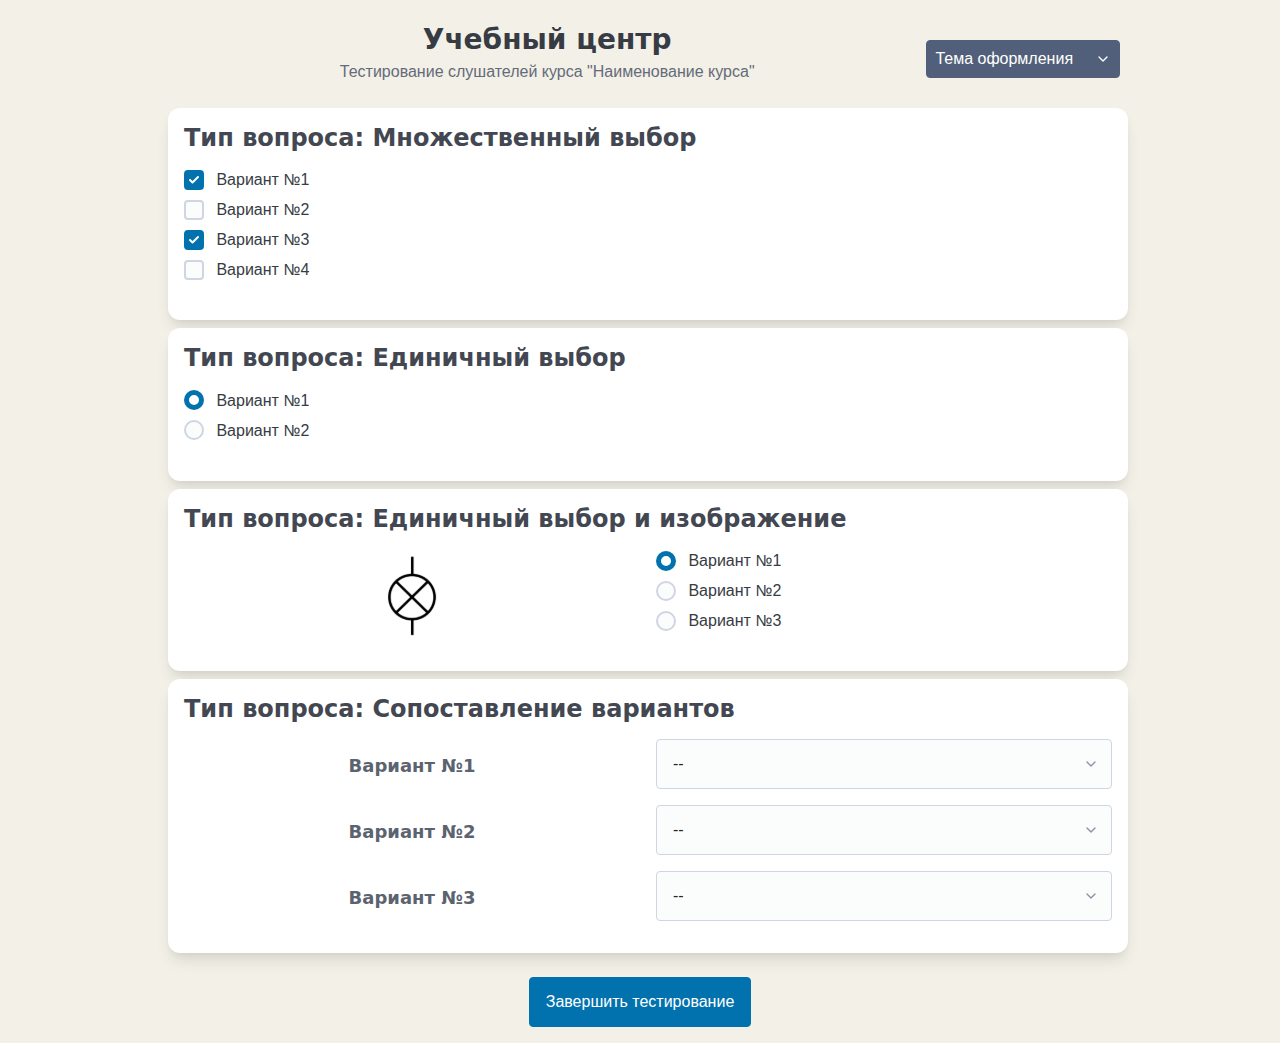
==== commit 0f4b9e38: "Add files via upload" ====
--- a/index.html
+++ b/index.html
@@ -1,113 +1,176 @@
-<!DOCTYPE html>
-<html lang="ru">
-<head>
-	<meta charset="utf-8">
-	<meta http-equiv="X-UA-Compatible" content="IE=edge">
-	<meta name="viewport" content="width=device-width, initial-scale=1">
-	<meta name="description" content="ExaM">
-    <title></title>
-	<!-- FAVICON -->
-	<link rel="shortcut icon" href="./favicon.ico">
-	<!-- CSS -->
-	<link rel="stylesheet" type="text/css" href="./static/css/style.css">
-</head>
-<body dark="0" card="0" count="0">
-	<div class="wrapper">
-		<div class="content">
-   	        <div class="content-loader">
-				<div class="hexagon" aria-label="Animated hexagonal ripples">
-					<div class="hexagon__group">
-						<div class="hexagon__sector"></div>
-						<div class="hexagon__sector"></div>
-						<div class="hexagon__sector"></div>
-						<div class="hexagon__sector"></div>
-						<div class="hexagon__sector"></div>
-						<div class="hexagon__sector"></div>
-					</div>
-					<div class="hexagon__group">
-						<div class="hexagon__sector"></div>
-						<div class="hexagon__sector"></div>
-						<div class="hexagon__sector"></div>
-						<div class="hexagon__sector"></div>
-						<div class="hexagon__sector"></div>
-						<div class="hexagon__sector"></div>
-					</div>
-					<div class="hexagon__group">
-						<div class="hexagon__sector"></div>
-						<div class="hexagon__sector"></div>
-						<div class="hexagon__sector"></div>
-						<div class="hexagon__sector"></div>
-						<div class="hexagon__sector"></div>
-						<div class="hexagon__sector"></div>
-					</div>
-					<div class="hexagon__group">
-						<div class="hexagon__sector"></div>
-						<div class="hexagon__sector"></div>
-						<div class="hexagon__sector"></div>
-						<div class="hexagon__sector"></div>
-						<div class="hexagon__sector"></div>
-						<div class="hexagon__sector"></div>
-					</div>
-					<div class="hexagon__group">
-						<div class="hexagon__sector"></div>
-						<div class="hexagon__sector"></div>
-						<div class="hexagon__sector"></div>
-						<div class="hexagon__sector"></div>
-						<div class="hexagon__sector"></div>
-						<div class="hexagon__sector"></div>
-					</div>
-					<div class="hexagon__group">
-						<div class="hexagon__sector"></div>
-						<div class="hexagon__sector"></div>
-						<div class="hexagon__sector"></div>
-						<div class="hexagon__sector"></div>
-						<div class="hexagon__sector"></div>
-						<div class="hexagon__sector"></div>
-					</div>
-				</div>
-				<p aria-label="Loading">Загрузка...</p>
-   	        </div>
-		</div>
-		<div class="footer">
-			<div class="author">&copy; Vitalii Vovk, 2024</div>
-			<div class="author_links">
-				<div class="author_links_item">
-					<a href="https://vovkvi.github.io"><svg><use xlink:href="./static/svg/icons.svg#github"></use></svg></a>
-				</div>
-				<div class="author_links_item">
-					<a href="https://t.me/vetalv"><svg><use xlink:href="./static/svg/icons.svg#telegram"></use></svg></a>
-				</div>
-				<div class="author_links_item">
-					<a href="mailto:vetalvovk@gmail.com"><svg><use xlink:href="./static/svg/icons.svg#mail"></use></svg></a>
-				</div>
-			</div>
-		</div>
-		<div class="eula">
-			<p>Используя материалы данного сайта, Вы подтверждаете, что ознакомились и согласны с нижеследующим:</p>
-			<br>
-			<p>Вся информация на сайте размещена в ознакомительных целях, не содержит призыва к действию и предназначена только для личного использования. Автор сайта не несет никакой ответственности за любой ущерб, который может быть причинен в любой форме за счет использования, неиспользования, неполноты или неправильности информации, размещенной на данном сайте. Все права на графические, текстовые и иные материалы, представленные на сайте, принадлежат их законным владельцам.</p>
-		</div>
-	</div>
-	<!-- JS -->
-	<script type="text/javascript" src="./static/libs/detect.min.js"></script>
-	<script type="text/javascript">
-		const ua = detect.parse(navigator.userAgent);
-		if (ua.browser.family == 'IE') {
-			document.querySelector('title').innerText = 'ExaM | Ваш браузер не поддерживается :(';
-    		document.querySelector('.wrapper').innerHTML = '<div class="old-browser">\
-    		    <h2>К сожалению Ваш браузер не может отобразить данную страницу.<br>Рекомендуем воспользоваться одним из ниже предложенных браузеров</h2>\
-    		    <table>\
-    		        <tr>\
-    		            <td><a href="https://www.mozilla.org/en-US/firefox/new/"><img alt="firefox" src="./static/img/firefox.png"><p>Mozilla irefox</p></a></td>\
-						<td><a href="https://www.google.com/chrome/"><img alt="chrome" src="./static/img/chrome.png"><p>Google Chrome</p></a></td>\
-    		            <td><a href="https://www.microsoft.com/en-us/edge"><img alt="edge" src="./static/img/edge.png"><p>Microsoft Edge</p></a></td>\
-    		            <td><a href="https://www.apple.com/safari/"><img alt="safari" src="./static/img/safari.png"><p>Apple Safari</p></a></td>\
-    		        </tr>\
-    		    </table>';
-		}
-	</script>
-	<script type="text/javascript" src="./static/libs/jquery-3.7.0.min.js"></script>
-	<script type="text/javascript" src="./static/libs/js-yaml.min.js"></script>
-	<script type="text/javascript" src="./static/js/script.js"></script>
-</body>
-</html>
+<!DOCTYPE html>
+<html lang="ru">
+  <head>
+    <meta charset="utf-8" />
+    <meta name="viewport" content="width=device-width, initial-scale=1" />
+    <meta name="color-scheme" content="light dark" />
+    <title>Тесты</title>
+    <meta name="description" content="A pure HTML example, without dependencies." />
+
+    <!-- Pico.css -->
+    <link rel="stylesheet" href="./css/pico.min.css"/>
+    <!-- CSS -->
+    <link rel="stylesheet" href="./css/style.css"/>
+  </head>
+
+  <body>
+    <div class="wrapper">
+      <!-- Header -->
+      <header class="container">
+        <hgroup>
+          <h2>Учебный центр</h2>
+          <p>Тестирование слушателей курса &quot;Наименование курса&quot;</p>
+        </hgroup>
+        <nav>
+          <ul>
+            <li>
+              <details class="dropdown">
+                <summary role="button" class="secondary">Тема оформления</summary>
+                <ul>
+                  <li><a href="#" data-theme-switcher="auto">Авто</a></li>
+                  <li><a href="#" data-theme-switcher="light">Светлая</a></li>
+                  <li><a href="#" data-theme-switcher="dark">Темная</a></li>
+                </ul>
+              </details>
+            </li>
+          </ul>
+        </nav>
+      </header>
+      <!-- ./ Header -->
+
+      <!-- Main -->
+      <main class="container">
+
+        <!-- Multi variant question -->
+        <section id="multi-sel">
+          <h3>Тип вопроса: Множественный выбор</h3>
+          <fieldset>
+            <label for="checkbox-1">
+              <input type="checkbox" id="checkbox-1" name="checkbox-1" checked />
+              Вариант №1
+            </label>
+            <label for="checkbox-2">
+              <input type="checkbox" id="checkbox-2" name="checkbox-2" />
+              Вариант №2
+            </label>
+            <label for="checkbox-3">
+              <input type="checkbox" id="checkbox-3" name="checkbox-3" checked />
+              Вариант №3
+            </label>
+            <label for="checkbox-4">
+              <input type="checkbox" id="checkbox-4" name="checkbox-4" />
+              Вариант №4
+            </label>
+          </fieldset>
+        </section>
+
+        <!-- One variant question -->
+        <section id="one-sel">
+          <h3>Тип вопроса: Единичный выбор</h3>
+          <fieldset>
+            <label for="radio-1">
+              <input type="radio" id="radio-1" name="radio1" value="radio-1" checked />
+              Вариант №1
+            </label>
+            <label for="radio-2">
+              <input type="radio" id="radio-2" name="radio1" value="radio-2" />
+              Вариант №2
+            </label>
+          </fieldset>
+        </section>
+
+        <!-- Image question -->
+        <section id="one-sel-img">
+          <h3>Тип вопроса: Единичный выбор и изображение</h3>
+          <div class="grid">
+            <figure>
+              <img src="./img/test.png" alt="test image"/>
+            </figure>
+            <!-- Radio buttons -->
+            <fieldset>
+              <label for="radio-1">
+                <input type="radio" id="radio-1" name="radio2" value="radio-1" checked />
+                Вариант №1
+              </label>
+              <label for="radio-2">
+                <input type="radio" id="radio-2" name="radio2" value="radio-2" />
+                Вариант №2
+              </label>
+              <label for="radio-2">
+                <input type="radio" id="radio-2" name="radio2" value="radio-3" />
+                Вариант №3
+              </label>
+            </fieldset>
+          </div>
+        </section>
+
+        <!-- Mapping question -->
+        <section id="mapping">
+          <h3>Тип вопроса: Сопоставление вариантов</h3>
+          <div class="grid">
+            <h5>Вариант №1</h5>
+            <!-- Select -->
+            <select id="select1" name="select" required>
+              <option value="0" selected>--</option>
+              <option value="1">Вариант №1</option>
+              <option value="2">Вариант №2</option>
+              <option value="3">Вариант №3</option>
+            </select>
+          </div>
+          <div class="grid">
+            <h5>Вариант №2</h5>
+            <!-- Select -->
+            <select id="select2" name="select" required>
+              <option value="0" selected>--</option>
+              <option value="1">Вариант №1</option>
+              <option value="2">Вариант №2</option>
+              <option value="3">Вариант №3</option>
+            </select>
+          </div>
+          <div class="grid">
+            <h5>Вариант №3</h5>
+            <!-- Select -->
+            <select id="select3" name="select" required>
+              <option value="0" selected>--</option>
+              <option value="1">Вариант №1</option>
+              <option value="2">Вариант №2</option>
+              <option value="3">Вариант №3</option>
+            </select>
+          </div>
+        </section>
+
+        <div class="buttons">
+           <button class="primary" data-target="modal-example" onclick="toggleModal(event)">
+              Завершить тестирование
+            </button>
+        </div>
+        
+      </main>
+      <div class="footer"></div>
+    </div>
+
+    <!-- Modal -->
+    <dialog id="modal-example">
+      <article>
+        <header>
+          <button aria-label="Close" rel="prev" data-target="modal-example" onclick="toggleModal(event)"></button>
+          <h3>Статус теста: <span class="test-status">не пройден</span></h3>
+        </header>
+        <h4 class="test-statictic">Правильных ответов: 0 из 20</h4>
+        <p>Для успешного прохождения тестирования необходимо дать не менее 15 правильных ответов на вопросы. Если Вы хотите посмотреть ошибки - нажмите &quot;Показать ошибки&quot;, для повторного прохождения теста нажмите &quot;Пройти снова&quot;.</p>
+        <footer>
+          <button role="button" class="secondary" data-target="modal-example" onclick="toggleModal(event)">Показать ошибки</button>
+          <button autofocus data-target="modal-example" onclick="toggleModal(event)">Пройти снова</button>
+        </footer>
+      </article>
+    </dialog>
+    <!-- ./ Modal -->
+
+    <!-- Minimal theme switcher -->
+    <script src="./js/minimal-theme-switcher.js"></script>
+
+    <!-- Modal -->
+    <script src="./js/modal.js"></script>
+
+  </body>
+</html>
--- a/css/pico.min.css
+++ b/css/pico.min.css
@@ -0,0 +1,4 @@
+@charset "UTF-8";/*!
+ * Pico CSS ✨ v2.0.6 (https://picocss.com)
+ * Copyright 2019-2024 - Licensed under MIT
+ */:root{--pico-font-family-emoji:"Apple Color Emoji","Segoe UI Emoji","Segoe UI Symbol","Noto Color Emoji";--pico-font-family-sans-serif:system-ui,"Segoe UI",Roboto,Oxygen,Ubuntu,Cantarell,Helvetica,Arial,"Helvetica Neue",sans-serif,var(--pico-font-family-emoji);--pico-font-family-monospace:ui-monospace,SFMono-Regular,"SF Mono",Menlo,Consolas,"Liberation Mono",monospace,var(--pico-font-family-emoji);--pico-font-family:var(--pico-font-family-sans-serif);--pico-line-height:1.5;--pico-font-weight:400;--pico-font-size:100%;--pico-text-underline-offset:0.1rem;--pico-border-radius:0.25rem;--pico-border-width:0.0625rem;--pico-outline-width:0.125rem;--pico-transition:0.2s ease-in-out;--pico-spacing:1rem;--pico-typography-spacing-vertical:1rem;--pico-block-spacing-vertical:var(--pico-spacing);--pico-block-spacing-horizontal:var(--pico-spacing);--pico-grid-column-gap:var(--pico-spacing);--pico-grid-row-gap:var(--pico-spacing);--pico-form-element-spacing-vertical:0.75rem;--pico-form-element-spacing-horizontal:1rem;--pico-group-box-shadow:0 0 0 rgba(0, 0, 0, 0);--pico-group-box-shadow-focus-with-button:0 0 0 var(--pico-outline-width) var(--pico-primary-focus);--pico-group-box-shadow-focus-with-input:0 0 0 0.0625rem var(--pico-form-element-border-color);--pico-modal-overlay-backdrop-filter:blur(0.375rem);--pico-nav-element-spacing-vertical:1rem;--pico-nav-element-spacing-horizontal:0.5rem;--pico-nav-link-spacing-vertical:0.5rem;--pico-nav-link-spacing-horizontal:0.5rem;--pico-nav-breadcrumb-divider:">";--pico-icon-checkbox:url("data:image/svg+xml,%3Csvg xmlns='http://www.w3.org/2000/svg' width='24' height='24' viewBox='0 0 24 24' fill='none' stroke='rgb(255, 255, 255)' stroke-width='4' stroke-linecap='round' stroke-linejoin='round'%3E%3Cpolyline points='20 6 9 17 4 12'%3E%3C/polyline%3E%3C/svg%3E");--pico-icon-minus:url("data:image/svg+xml,%3Csvg xmlns='http://www.w3.org/2000/svg' width='24' height='24' viewBox='0 0 24 24' fill='none' stroke='rgb(255, 255, 255)' stroke-width='4' stroke-linecap='round' stroke-linejoin='round'%3E%3Cline x1='5' y1='12' x2='19' y2='12'%3E%3C/line%3E%3C/svg%3E");--pico-icon-chevron:url("data:image/svg+xml,%3Csvg xmlns='http://www.w3.org/2000/svg' width='24' height='24' viewBox='0 0 24 24' fill='none' stroke='rgb(136, 145, 164)' stroke-width='2' stroke-linecap='round' stroke-linejoin='round'%3E%3Cpolyline points='6 9 12 15 18 9'%3E%3C/polyline%3E%3C/svg%3E");--pico-icon-date:url("data:image/svg+xml,%3Csvg xmlns='http://www.w3.org/2000/svg' width='24' height='24' viewBox='0 0 24 24' fill='none' stroke='rgb(136, 145, 164)' stroke-width='2' stroke-linecap='round' stroke-linejoin='round'%3E%3Crect x='3' y='4' width='18' height='18' rx='2' ry='2'%3E%3C/rect%3E%3Cline x1='16' y1='2' x2='16' y2='6'%3E%3C/line%3E%3Cline x1='8' y1='2' x2='8' y2='6'%3E%3C/line%3E%3Cline x1='3' y1='10' x2='21' y2='10'%3E%3C/line%3E%3C/svg%3E");--pico-icon-time:url("data:image/svg+xml,%3Csvg xmlns='http://www.w3.org/2000/svg' width='24' height='24' viewBox='0 0 24 24' fill='none' stroke='rgb(136, 145, 164)' stroke-width='2' stroke-linecap='round' stroke-linejoin='round'%3E%3Ccircle cx='12' cy='12' r='10'%3E%3C/circle%3E%3Cpolyline points='12 6 12 12 16 14'%3E%3C/polyline%3E%3C/svg%3E");--pico-icon-search:url("data:image/svg+xml,%3Csvg xmlns='http://www.w3.org/2000/svg' width='24' height='24' viewBox='0 0 24 24' fill='none' stroke='rgb(136, 145, 164)' stroke-width='1.5' stroke-linecap='round' stroke-linejoin='round'%3E%3Ccircle cx='11' cy='11' r='8'%3E%3C/circle%3E%3Cline x1='21' y1='21' x2='16.65' y2='16.65'%3E%3C/line%3E%3C/svg%3E");--pico-icon-close:url("data:image/svg+xml,%3Csvg xmlns='http://www.w3.org/2000/svg' width='24' height='24' viewBox='0 0 24 24' fill='none' stroke='rgb(136, 145, 164)' stroke-width='3' stroke-linecap='round' stroke-linejoin='round'%3E%3Cline x1='18' y1='6' x2='6' y2='18'%3E%3C/line%3E%3Cline x1='6' y1='6' x2='18' y2='18'%3E%3C/line%3E%3C/svg%3E");--pico-icon-loading:url("data:image/svg+xml,%3Csvg fill='none' height='24' width='24' viewBox='0 0 24 24' xmlns='http://www.w3.org/2000/svg' %3E%3Cstyle%3E g %7B animation: rotate 2s linear infinite; transform-origin: center center; %7D circle %7B stroke-dasharray: 75,100; stroke-dashoffset: -5; animation: dash 1.5s ease-in-out infinite; stroke-linecap: round; %7D @keyframes rotate %7B 0%25 %7B transform: rotate(0deg); %7D 100%25 %7B transform: rotate(360deg); %7D %7D @keyframes dash %7B 0%25 %7B stroke-dasharray: 1,100; stroke-dashoffset: 0; %7D 50%25 %7B stroke-dasharray: 44.5,100; stroke-dashoffset: -17.5; %7D 100%25 %7B stroke-dasharray: 44.5,100; stroke-dashoffset: -62; %7D %7D %3C/style%3E%3Cg%3E%3Ccircle cx='12' cy='12' r='10' fill='none' stroke='rgb(136, 145, 164)' stroke-width='4' /%3E%3C/g%3E%3C/svg%3E")}@media (min-width:576px){:root{--pico-font-size:106.25%}}@media (min-width:768px){:root{--pico-font-size:112.5%}}@media (min-width:1024px){:root{--pico-font-size:118.75%}}@media (min-width:1280px){:root{--pico-font-size:125%}}@media (min-width:1536px){:root{--pico-font-size:131.25%}}a{--pico-text-decoration:underline}a.contrast,a.secondary{--pico-text-decoration:underline}small{--pico-font-size:0.875em}h1,h2,h3,h4,h5,h6{--pico-font-weight:700}h1{--pico-font-size:2rem;--pico-line-height:1.125;--pico-typography-spacing-top:3rem}h2{--pico-font-size:1.75rem;--pico-line-height:1.15;--pico-typography-spacing-top:2.625rem}h3{--pico-font-size:1.5rem;--pico-line-height:1.175;--pico-typography-spacing-top:2.25rem}h4{--pico-font-size:1.25rem;--pico-line-height:1.2;--pico-typography-spacing-top:1.874rem}h5{--pico-font-size:1.125rem;--pico-line-height:1.225;--pico-typography-spacing-top:1.6875rem}h6{--pico-font-size:1rem;--pico-line-height:1.25;--pico-typography-spacing-top:1.5rem}tfoot td,tfoot th,thead td,thead th{--pico-font-weight:600;--pico-border-width:0.1875rem}code,kbd,pre,samp{--pico-font-family:var(--pico-font-family-monospace)}kbd{--pico-font-weight:bolder}:where(select,textarea),input:not([type=submit],[type=button],[type=reset],[type=checkbox],[type=radio],[type=file]){--pico-outline-width:0.0625rem}[type=search]{--pico-border-radius:5rem}[type=checkbox],[type=radio]{--pico-border-width:0.125rem}[type=checkbox][role=switch]{--pico-border-width:0.1875rem}details.dropdown summary:not([role=button]){--pico-outline-width:0.0625rem}nav details.dropdown summary:focus-visible{--pico-outline-width:0.125rem}[role=search]{--pico-border-radius:5rem}[role=group]:has(button.secondary:focus,[type=submit].secondary:focus,[type=button].secondary:focus,[role=button].secondary:focus),[role=search]:has(button.secondary:focus,[type=submit].secondary:focus,[type=button].secondary:focus,[role=button].secondary:focus){--pico-group-box-shadow-focus-with-button:0 0 0 var(--pico-outline-width) var(--pico-secondary-focus)}[role=group]:has(button.contrast:focus,[type=submit].contrast:focus,[type=button].contrast:focus,[role=button].contrast:focus),[role=search]:has(button.contrast:focus,[type=submit].contrast:focus,[type=button].contrast:focus,[role=button].contrast:focus){--pico-group-box-shadow-focus-with-button:0 0 0 var(--pico-outline-width) var(--pico-contrast-focus)}[role=group] [role=button],[role=group] [type=button],[role=group] [type=submit],[role=group] button,[role=search] [role=button],[role=search] [type=button],[role=search] [type=submit],[role=search] button{--pico-form-element-spacing-horizontal:2rem}details summary[role=button]:not(.outline)::after{filter:brightness(0) invert(1)}[aria-busy=true]:not(input,select,textarea):is(button,[type=submit],[type=button],[type=reset],[role=button]):not(.outline)::before{filter:brightness(0) invert(1)}:root:not([data-theme=dark]),[data-theme=light]{--pico-background-color:#fff;--pico-color:#373c44;--pico-text-selection-color:rgba(2, 154, 232, 0.25);--pico-muted-color:#646b79;--pico-muted-border-color:#e7eaf0;--pico-primary:#0172ad;--pico-primary-background:#0172ad;--pico-primary-border:var(--pico-primary-background);--pico-primary-underline:rgba(1, 114, 173, 0.5);--pico-primary-hover:#015887;--pico-primary-hover-background:#02659a;--pico-primary-hover-border:var(--pico-primary-hover-background);--pico-primary-hover-underline:var(--pico-primary-hover);--pico-primary-focus:rgba(2, 154, 232, 0.5);--pico-primary-inverse:#fff;--pico-secondary:#5d6b89;--pico-secondary-background:#525f7a;--pico-secondary-border:var(--pico-secondary-background);--pico-secondary-underline:rgba(93, 107, 137, 0.5);--pico-secondary-hover:#48536b;--pico-secondary-hover-background:#48536b;--pico-secondary-hover-border:var(--pico-secondary-hover-background);--pico-secondary-hover-underline:var(--pico-secondary-hover);--pico-secondary-focus:rgba(93, 107, 137, 0.25);--pico-secondary-inverse:#fff;--pico-contrast:#181c25;--pico-contrast-background:#181c25;--pico-contrast-border:var(--pico-contrast-background);--pico-contrast-underline:rgba(24, 28, 37, 0.5);--pico-contrast-hover:#000;--pico-contrast-hover-background:#000;--pico-contrast-hover-border:var(--pico-contrast-hover-background);--pico-contrast-hover-underline:var(--pico-secondary-hover);--pico-contrast-focus:rgba(93, 107, 137, 0.25);--pico-contrast-inverse:#fff;--pico-box-shadow:0.0145rem 0.029rem 0.174rem rgba(129, 145, 181, 0.01698),0.0335rem 0.067rem 0.402rem rgba(129, 145, 181, 0.024),0.0625rem 0.125rem 0.75rem rgba(129, 145, 181, 0.03),0.1125rem 0.225rem 1.35rem rgba(129, 145, 181, 0.036),0.2085rem 0.417rem 2.502rem rgba(129, 145, 181, 0.04302),0.5rem 1rem 6rem rgba(129, 145, 181, 0.06),0 0 0 0.0625rem rgba(129, 145, 181, 0.015);--pico-h1-color:#2d3138;--pico-h2-color:#373c44;--pico-h3-color:#424751;--pico-h4-color:#4d535e;--pico-h5-color:#5c6370;--pico-h6-color:#646b79;--pico-mark-background-color:#fde7c0;--pico-mark-color:#0f1114;--pico-ins-color:#1d6a54;--pico-del-color:#883935;--pico-blockquote-border-color:var(--pico-muted-border-color);--pico-blockquote-footer-color:var(--pico-muted-color);--pico-button-box-shadow:0 0 0 rgba(0, 0, 0, 0);--pico-button-hover-box-shadow:0 0 0 rgba(0, 0, 0, 0);--pico-table-border-color:var(--pico-muted-border-color);--pico-table-row-stripped-background-color:rgba(111, 120, 135, 0.0375);--pico-code-background-color:#f3f5f7;--pico-code-color:#646b79;--pico-code-kbd-background-color:var(--pico-color);--pico-code-kbd-color:var(--pico-background-color);--pico-form-element-background-color:#fbfcfc;--pico-form-element-selected-background-color:#dfe3eb;--pico-form-element-border-color:#cfd5e2;--pico-form-element-color:#23262c;--pico-form-element-placeholder-color:var(--pico-muted-color);--pico-form-element-active-background-color:#fff;--pico-form-element-active-border-color:var(--pico-primary-border);--pico-form-element-focus-color:var(--pico-primary-border);--pico-form-element-disabled-opacity:0.5;--pico-form-element-invalid-border-color:#b86a6b;--pico-form-element-invalid-active-border-color:#c84f48;--pico-form-element-invalid-focus-color:var(--pico-form-element-invalid-active-border-color);--pico-form-element-valid-border-color:#4c9b8a;--pico-form-element-valid-active-border-color:#279977;--pico-form-element-valid-focus-color:var(--pico-form-element-valid-active-border-color);--pico-switch-background-color:#bfc7d9;--pico-switch-checked-background-color:var(--pico-primary-background);--pico-switch-color:#fff;--pico-switch-thumb-box-shadow:0 0 0 rgba(0, 0, 0, 0);--pico-range-border-color:#dfe3eb;--pico-range-active-border-color:#bfc7d9;--pico-range-thumb-border-color:var(--pico-background-color);--pico-range-thumb-color:var(--pico-secondary-background);--pico-range-thumb-active-color:var(--pico-primary-background);--pico-accordion-border-color:var(--pico-muted-border-color);--pico-accordion-active-summary-color:var(--pico-primary-hover);--pico-accordion-close-summary-color:var(--pico-color);--pico-accordion-open-summary-color:var(--pico-muted-color);--pico-card-background-color:var(--pico-background-color);--pico-card-border-color:var(--pico-muted-border-color);--pico-card-box-shadow:var(--pico-box-shadow);--pico-card-sectioning-background-color:#fbfcfc;--pico-dropdown-background-color:#fff;--pico-dropdown-border-color:#eff1f4;--pico-dropdown-box-shadow:var(--pico-box-shadow);--pico-dropdown-color:var(--pico-color);--pico-dropdown-hover-background-color:#eff1f4;--pico-loading-spinner-opacity:0.5;--pico-modal-overlay-background-color:rgba(232, 234, 237, 0.75);--pico-progress-background-color:#dfe3eb;--pico-progress-color:var(--pico-primary-background);--pico-tooltip-background-color:var(--pico-contrast-background);--pico-tooltip-color:var(--pico-contrast-inverse);--pico-icon-valid:url("data:image/svg+xml,%3Csvg xmlns='http://www.w3.org/2000/svg' width='24' height='24' viewBox='0 0 24 24' fill='none' stroke='rgb(76, 155, 138)' stroke-width='2' stroke-linecap='round' stroke-linejoin='round'%3E%3Cpolyline points='20 6 9 17 4 12'%3E%3C/polyline%3E%3C/svg%3E");--pico-icon-invalid:url("data:image/svg+xml,%3Csvg xmlns='http://www.w3.org/2000/svg' width='24' height='24' viewBox='0 0 24 24' fill='none' stroke='rgb(200, 79, 72)' stroke-width='2' stroke-linecap='round' stroke-linejoin='round'%3E%3Ccircle cx='12' cy='12' r='10'%3E%3C/circle%3E%3Cline x1='12' y1='8' x2='12' y2='12'%3E%3C/line%3E%3Cline x1='12' y1='16' x2='12.01' y2='16'%3E%3C/line%3E%3C/svg%3E");color-scheme:light}:root:not([data-theme=dark]) input:is([type=submit],[type=button],[type=reset],[type=checkbox],[type=radio],[type=file]),[data-theme=light] input:is([type=submit],[type=button],[type=reset],[type=checkbox],[type=radio],[type=file]){--pico-form-element-focus-color:var(--pico-primary-focus)}@media only screen and (prefers-color-scheme:dark){:root:not([data-theme]){--pico-background-color:#13171f;--pico-color:#c2c7d0;--pico-text-selection-color:rgba(1, 170, 255, 0.1875);--pico-muted-color:#7b8495;--pico-muted-border-color:#202632;--pico-primary:#01aaff;--pico-primary-background:#0172ad;--pico-primary-border:var(--pico-primary-background);--pico-primary-underline:rgba(1, 170, 255, 0.5);--pico-primary-hover:#79c0ff;--pico-primary-hover-background:#017fc0;--pico-primary-hover-border:var(--pico-primary-hover-background);--pico-primary-hover-underline:var(--pico-primary-hover);--pico-primary-focus:rgba(1, 170, 255, 0.375);--pico-primary-inverse:#fff;--pico-secondary:#969eaf;--pico-secondary-background:#525f7a;--pico-secondary-border:var(--pico-secondary-background);--pico-secondary-underline:rgba(150, 158, 175, 0.5);--pico-secondary-hover:#b3b9c5;--pico-secondary-hover-background:#5d6b89;--pico-secondary-hover-border:var(--pico-secondary-hover-background);--pico-secondary-hover-underline:var(--pico-secondary-hover);--pico-secondary-focus:rgba(144, 158, 190, 0.25);--pico-secondary-inverse:#fff;--pico-contrast:#dfe3eb;--pico-contrast-background:#eff1f4;--pico-contrast-border:var(--pico-contrast-background);--pico-contrast-underline:rgba(223, 227, 235, 0.5);--pico-contrast-hover:#fff;--pico-contrast-hover-background:#fff;--pico-contrast-hover-border:var(--pico-contrast-hover-background);--pico-contrast-hover-underline:var(--pico-contrast-hover);--pico-contrast-focus:rgba(207, 213, 226, 0.25);--pico-contrast-inverse:#000;--pico-box-shadow:0.0145rem 0.029rem 0.174rem rgba(7, 9, 12, 0.01698),0.0335rem 0.067rem 0.402rem rgba(7, 9, 12, 0.024),0.0625rem 0.125rem 0.75rem rgba(7, 9, 12, 0.03),0.1125rem 0.225rem 1.35rem rgba(7, 9, 12, 0.036),0.2085rem 0.417rem 2.502rem rgba(7, 9, 12, 0.04302),0.5rem 1rem 6rem rgba(7, 9, 12, 0.06),0 0 0 0.0625rem rgba(7, 9, 12, 0.015);--pico-h1-color:#f0f1f3;--pico-h2-color:#e0e3e7;--pico-h3-color:#c2c7d0;--pico-h4-color:#b3b9c5;--pico-h5-color:#a4acba;--pico-h6-color:#8891a4;--pico-mark-background-color:#014063;--pico-mark-color:#fff;--pico-ins-color:#62af9a;--pico-del-color:#ce7e7b;--pico-blockquote-border-color:var(--pico-muted-border-color);--pico-blockquote-footer-color:var(--pico-muted-color);--pico-button-box-shadow:0 0 0 rgba(0, 0, 0, 0);--pico-button-hover-box-shadow:0 0 0 rgba(0, 0, 0, 0);--pico-table-border-color:var(--pico-muted-border-color);--pico-table-row-stripped-background-color:rgba(111, 120, 135, 0.0375);--pico-code-background-color:#1a1f28;--pico-code-color:#8891a4;--pico-code-kbd-background-color:var(--pico-color);--pico-code-kbd-color:var(--pico-background-color);--pico-form-element-background-color:#1c212c;--pico-form-element-selected-background-color:#2a3140;--pico-form-element-border-color:#2a3140;--pico-form-element-color:#e0e3e7;--pico-form-element-placeholder-color:#8891a4;--pico-form-element-active-background-color:#1a1f28;--pico-form-element-active-border-color:var(--pico-primary-border);--pico-form-element-focus-color:var(--pico-primary-border);--pico-form-element-disabled-opacity:0.5;--pico-form-element-invalid-border-color:#964a50;--pico-form-element-invalid-active-border-color:#b7403b;--pico-form-element-invalid-focus-color:var(--pico-form-element-invalid-active-border-color);--pico-form-element-valid-border-color:#2a7b6f;--pico-form-element-valid-active-border-color:#16896a;--pico-form-element-valid-focus-color:var(--pico-form-element-valid-active-border-color);--pico-switch-background-color:#333c4e;--pico-switch-checked-background-color:var(--pico-primary-background);--pico-switch-color:#fff;--pico-switch-thumb-box-shadow:0 0 0 rgba(0, 0, 0, 0);--pico-range-border-color:#202632;--pico-range-active-border-color:#2a3140;--pico-range-thumb-border-color:var(--pico-background-color);--pico-range-thumb-color:var(--pico-secondary-background);--pico-range-thumb-active-color:var(--pico-primary-background);--pico-accordion-border-color:var(--pico-muted-border-color);--pico-accordion-active-summary-color:var(--pico-primary-hover);--pico-accordion-close-summary-color:var(--pico-color);--pico-accordion-open-summary-color:var(--pico-muted-color);--pico-card-background-color:#181c25;--pico-card-border-color:var(--pico-card-background-color);--pico-card-box-shadow:var(--pico-box-shadow);--pico-card-sectioning-background-color:#1a1f28;--pico-dropdown-background-color:#181c25;--pico-dropdown-border-color:#202632;--pico-dropdown-box-shadow:var(--pico-box-shadow);--pico-dropdown-color:var(--pico-color);--pico-dropdown-hover-background-color:#202632;--pico-loading-spinner-opacity:0.5;--pico-modal-overlay-background-color:rgba(8, 9, 10, 0.75);--pico-progress-background-color:#202632;--pico-progress-color:var(--pico-primary-background);--pico-tooltip-background-color:var(--pico-contrast-background);--pico-tooltip-color:var(--pico-contrast-inverse);--pico-icon-valid:url("data:image/svg+xml,%3Csvg xmlns='http://www.w3.org/2000/svg' width='24' height='24' viewBox='0 0 24 24' fill='none' stroke='rgb(42, 123, 111)' stroke-width='2' stroke-linecap='round' stroke-linejoin='round'%3E%3Cpolyline points='20 6 9 17 4 12'%3E%3C/polyline%3E%3C/svg%3E");--pico-icon-invalid:url("data:image/svg+xml,%3Csvg xmlns='http://www.w3.org/2000/svg' width='24' height='24' viewBox='0 0 24 24' fill='none' stroke='rgb(150, 74, 80)' stroke-width='2' stroke-linecap='round' stroke-linejoin='round'%3E%3Ccircle cx='12' cy='12' r='10'%3E%3C/circle%3E%3Cline x1='12' y1='8' x2='12' y2='12'%3E%3C/line%3E%3Cline x1='12' y1='16' x2='12.01' y2='16'%3E%3C/line%3E%3C/svg%3E");color-scheme:dark}:root:not([data-theme]) input:is([type=submit],[type=button],[type=reset],[type=checkbox],[type=radio],[type=file]){--pico-form-element-focus-color:var(--pico-primary-focus)}:root:not([data-theme]) details summary[role=button].contrast:not(.outline)::after{filter:brightness(0)}:root:not([data-theme]) [aria-busy=true]:not(input,select,textarea).contrast:is(button,[type=submit],[type=button],[type=reset],[role=button]):not(.outline)::before{filter:brightness(0)}}[data-theme=dark]{--pico-background-color:#13171f;--pico-color:#c2c7d0;--pico-text-selection-color:rgba(1, 170, 255, 0.1875);--pico-muted-color:#7b8495;--pico-muted-border-color:#202632;--pico-primary:#01aaff;--pico-primary-background:#0172ad;--pico-primary-border:var(--pico-primary-background);--pico-primary-underline:rgba(1, 170, 255, 0.5);--pico-primary-hover:#79c0ff;--pico-primary-hover-background:#017fc0;--pico-primary-hover-border:var(--pico-primary-hover-background);--pico-primary-hover-underline:var(--pico-primary-hover);--pico-primary-focus:rgba(1, 170, 255, 0.375);--pico-primary-inverse:#fff;--pico-secondary:#969eaf;--pico-secondary-background:#525f7a;--pico-secondary-border:var(--pico-secondary-background);--pico-secondary-underline:rgba(150, 158, 175, 0.5);--pico-secondary-hover:#b3b9c5;--pico-secondary-hover-background:#5d6b89;--pico-secondary-hover-border:var(--pico-secondary-hover-background);--pico-secondary-hover-underline:var(--pico-secondary-hover);--pico-secondary-focus:rgba(144, 158, 190, 0.25);--pico-secondary-inverse:#fff;--pico-contrast:#dfe3eb;--pico-contrast-background:#eff1f4;--pico-contrast-border:var(--pico-contrast-background);--pico-contrast-underline:rgba(223, 227, 235, 0.5);--pico-contrast-hover:#fff;--pico-contrast-hover-background:#fff;--pico-contrast-hover-border:var(--pico-contrast-hover-background);--pico-contrast-hover-underline:var(--pico-contrast-hover);--pico-contrast-focus:rgba(207, 213, 226, 0.25);--pico-contrast-inverse:#000;--pico-box-shadow:0.0145rem 0.029rem 0.174rem rgba(7, 9, 12, 0.01698),0.0335rem 0.067rem 0.402rem rgba(7, 9, 12, 0.024),0.0625rem 0.125rem 0.75rem rgba(7, 9, 12, 0.03),0.1125rem 0.225rem 1.35rem rgba(7, 9, 12, 0.036),0.2085rem 0.417rem 2.502rem rgba(7, 9, 12, 0.04302),0.5rem 1rem 6rem rgba(7, 9, 12, 0.06),0 0 0 0.0625rem rgba(7, 9, 12, 0.015);--pico-h1-color:#f0f1f3;--pico-h2-color:#e0e3e7;--pico-h3-color:#c2c7d0;--pico-h4-color:#b3b9c5;--pico-h5-color:#a4acba;--pico-h6-color:#8891a4;--pico-mark-background-color:#014063;--pico-mark-color:#fff;--pico-ins-color:#62af9a;--pico-del-color:#ce7e7b;--pico-blockquote-border-color:var(--pico-muted-border-color);--pico-blockquote-footer-color:var(--pico-muted-color);--pico-button-box-shadow:0 0 0 rgba(0, 0, 0, 0);--pico-button-hover-box-shadow:0 0 0 rgba(0, 0, 0, 0);--pico-table-border-color:var(--pico-muted-border-color);--pico-table-row-stripped-background-color:rgba(111, 120, 135, 0.0375);--pico-code-background-color:#1a1f28;--pico-code-color:#8891a4;--pico-code-kbd-background-color:var(--pico-color);--pico-code-kbd-color:var(--pico-background-color);--pico-form-element-background-color:#1c212c;--pico-form-element-selected-background-color:#2a3140;--pico-form-element-border-color:#2a3140;--pico-form-element-color:#e0e3e7;--pico-form-element-placeholder-color:#8891a4;--pico-form-element-active-background-color:#1a1f28;--pico-form-element-active-border-color:var(--pico-primary-border);--pico-form-element-focus-color:var(--pico-primary-border);--pico-form-element-disabled-opacity:0.5;--pico-form-element-invalid-border-color:#964a50;--pico-form-element-invalid-active-border-color:#b7403b;--pico-form-element-invalid-focus-color:var(--pico-form-element-invalid-active-border-color);--pico-form-element-valid-border-color:#2a7b6f;--pico-form-element-valid-active-border-color:#16896a;--pico-form-element-valid-focus-color:var(--pico-form-element-valid-active-border-color);--pico-switch-background-color:#333c4e;--pico-switch-checked-background-color:var(--pico-primary-background);--pico-switch-color:#fff;--pico-switch-thumb-box-shadow:0 0 0 rgba(0, 0, 0, 0);--pico-range-border-color:#202632;--pico-range-active-border-color:#2a3140;--pico-range-thumb-border-color:var(--pico-background-color);--pico-range-thumb-color:var(--pico-secondary-background);--pico-range-thumb-active-color:var(--pico-primary-background);--pico-accordion-border-color:var(--pico-muted-border-color);--pico-accordion-active-summary-color:var(--pico-primary-hover);--pico-accordion-close-summary-color:var(--pico-color);--pico-accordion-open-summary-color:var(--pico-muted-color);--pico-card-background-color:#181c25;--pico-card-border-color:var(--pico-card-background-color);--pico-card-box-shadow:var(--pico-box-shadow);--pico-card-sectioning-background-color:#1a1f28;--pico-dropdown-background-color:#181c25;--pico-dropdown-border-color:#202632;--pico-dropdown-box-shadow:var(--pico-box-shadow);--pico-dropdown-color:var(--pico-color);--pico-dropdown-hover-background-color:#202632;--pico-loading-spinner-opacity:0.5;--pico-modal-overlay-background-color:rgba(8, 9, 10, 0.75);--pico-progress-background-color:#202632;--pico-progress-color:var(--pico-primary-background);--pico-tooltip-background-color:var(--pico-contrast-background);--pico-tooltip-color:var(--pico-contrast-inverse);--pico-icon-valid:url("data:image/svg+xml,%3Csvg xmlns='http://www.w3.org/2000/svg' width='24' height='24' viewBox='0 0 24 24' fill='none' stroke='rgb(42, 123, 111)' stroke-width='2' stroke-linecap='round' stroke-linejoin='round'%3E%3Cpolyline points='20 6 9 17 4 12'%3E%3C/polyline%3E%3C/svg%3E");--pico-icon-invalid:url("data:image/svg+xml,%3Csvg xmlns='http://www.w3.org/2000/svg' width='24' height='24' viewBox='0 0 24 24' fill='none' stroke='rgb(150, 74, 80)' stroke-width='2' stroke-linecap='round' stroke-linejoin='round'%3E%3Ccircle cx='12' cy='12' r='10'%3E%3C/circle%3E%3Cline x1='12' y1='8' x2='12' y2='12'%3E%3C/line%3E%3Cline x1='12' y1='16' x2='12.01' y2='16'%3E%3C/line%3E%3C/svg%3E");color-scheme:dark}[data-theme=dark] input:is([type=submit],[type=button],[type=reset],[type=checkbox],[type=radio],[type=file]){--pico-form-element-focus-color:var(--pico-primary-focus)}[data-theme=dark] details summary[role=button].contrast:not(.outline)::after{filter:brightness(0)}[data-theme=dark] [aria-busy=true]:not(input,select,textarea).contrast:is(button,[type=submit],[type=button],[type=reset],[role=button]):not(.outline)::before{filter:brightness(0)}[type=checkbox],[type=radio],[type=range],progress{accent-color:var(--pico-primary)}*,::after,::before{box-sizing:border-box;background-repeat:no-repeat}::after,::before{text-decoration:inherit;vertical-align:inherit}:where(:root){-webkit-tap-highlight-color:transparent;-webkit-text-size-adjust:100%;-moz-text-size-adjust:100%;text-size-adjust:100%;background-color:var(--pico-background-color);color:var(--pico-color);font-weight:var(--pico-font-weight);font-size:var(--pico-font-size);line-height:var(--pico-line-height);font-family:var(--pico-font-family);text-underline-offset:var(--pico-text-underline-offset);text-rendering:optimizeLegibility;overflow-wrap:break-word;-moz-tab-size:4;-o-tab-size:4;tab-size:4}body{width:100%;margin:0}main{display:block}body>footer,body>header,body>main{padding-block:var(--pico-block-spacing-vertical)}section{margin-bottom:var(--pico-block-spacing-vertical)}.container,.container-fluid{width:100%;margin-right:auto;margin-left:auto;padding-right:var(--pico-spacing);padding-left:var(--pico-spacing)}@media (min-width:576px){.container{max-width:510px;padding-right:0;padding-left:0}}@media (min-width:768px){.container{max-width:700px}}@media (min-width:1024px){.container{max-width:950px}}@media (min-width:1280px){.container{max-width:1200px}}@media (min-width:1536px){.container{max-width:1450px}}.grid{grid-column-gap:var(--pico-grid-column-gap);grid-row-gap:var(--pico-grid-row-gap);display:grid;grid-template-columns:1fr}@media (min-width:768px){.grid{grid-template-columns:repeat(auto-fit,minmax(0%,1fr))}}.grid>*{min-width:0}.overflow-auto{overflow:auto}b,strong{font-weight:bolder}sub,sup{position:relative;font-size:.75em;line-height:0;vertical-align:baseline}sub{bottom:-.25em}sup{top:-.5em}address,blockquote,dl,ol,p,pre,table,ul{margin-top:0;margin-bottom:var(--pico-typography-spacing-vertical);color:var(--pico-color);font-style:normal;font-weight:var(--pico-font-weight)}h1,h2,h3,h4,h5,h6{margin-top:0;margin-bottom:var(--pico-typography-spacing-vertical);color:var(--pico-color);font-weight:var(--pico-font-weight);font-size:var(--pico-font-size);line-height:var(--pico-line-height);font-family:var(--pico-font-family)}h1{--pico-color:var(--pico-h1-color)}h2{--pico-color:var(--pico-h2-color)}h3{--pico-color:var(--pico-h3-color)}h4{--pico-color:var(--pico-h4-color)}h5{--pico-color:var(--pico-h5-color)}h6{--pico-color:var(--pico-h6-color)}:where(article,address,blockquote,dl,figure,form,ol,p,pre,table,ul)~:is(h1,h2,h3,h4,h5,h6){margin-top:var(--pico-typography-spacing-top)}p{margin-bottom:var(--pico-typography-spacing-vertical)}hgroup{margin-bottom:var(--pico-typography-spacing-vertical)}hgroup>*{margin-top:0;margin-bottom:0}hgroup>:not(:first-child):last-child{--pico-color:var(--pico-muted-color);--pico-font-weight:unset;font-size:1rem}:where(ol,ul) li{margin-bottom:calc(var(--pico-typography-spacing-vertical) * .25)}:where(dl,ol,ul) :where(dl,ol,ul){margin:0;margin-top:calc(var(--pico-typography-spacing-vertical) * .25)}ul li{list-style:square}mark{padding:.125rem .25rem;background-color:var(--pico-mark-background-color);color:var(--pico-mark-color);vertical-align:baseline}blockquote{display:block;margin:var(--pico-typography-spacing-vertical) 0;padding:var(--pico-spacing);border-right:none;border-left:.25rem solid var(--pico-blockquote-border-color);border-inline-start:0.25rem solid var(--pico-blockquote-border-color);border-inline-end:none}blockquote footer{margin-top:calc(var(--pico-typography-spacing-vertical) * .5);color:var(--pico-blockquote-footer-color)}abbr[title]{border-bottom:1px dotted;text-decoration:none;cursor:help}ins{color:var(--pico-ins-color);text-decoration:none}del{color:var(--pico-del-color)}::-moz-selection{background-color:var(--pico-text-selection-color)}::selection{background-color:var(--pico-text-selection-color)}:where(a:not([role=button])),[role=link]{--pico-color:var(--pico-primary);--pico-background-color:transparent;--pico-underline:var(--pico-primary-underline);outline:0;background-color:var(--pico-background-color);color:var(--pico-color);-webkit-text-decoration:var(--pico-text-decoration);text-decoration:var(--pico-text-decoration);text-decoration-color:var(--pico-underline);text-underline-offset:0.125em;transition:background-color var(--pico-transition),color var(--pico-transition),box-shadow var(--pico-transition),-webkit-text-decoration var(--pico-transition);transition:background-color var(--pico-transition),color var(--pico-transition),text-decoration var(--pico-transition),box-shadow var(--pico-transition);transition:background-color var(--pico-transition),color var(--pico-transition),text-decoration var(--pico-transition),box-shadow var(--pico-transition),-webkit-text-decoration var(--pico-transition)}:where(a:not([role=button])):is([aria-current]:not([aria-current=false]),:hover,:active,:focus),[role=link]:is([aria-current]:not([aria-current=false]),:hover,:active,:focus){--pico-color:var(--pico-primary-hover);--pico-underline:var(--pico-primary-hover-underline);--pico-text-decoration:underline}:where(a:not([role=button])):focus-visible,[role=link]:focus-visible{box-shadow:0 0 0 var(--pico-outline-width) var(--pico-primary-focus)}:where(a:not([role=button])).secondary,[role=link].secondary{--pico-color:var(--pico-secondary);--pico-underline:var(--pico-secondary-underline)}:where(a:not([role=button])).secondary:is([aria-current]:not([aria-current=false]),:hover,:active,:focus),[role=link].secondary:is([aria-current]:not([aria-current=false]),:hover,:active,:focus){--pico-color:var(--pico-secondary-hover);--pico-underline:var(--pico-secondary-hover-underline)}:where(a:not([role=button])).contrast,[role=link].contrast{--pico-color:var(--pico-contrast);--pico-underline:var(--pico-contrast-underline)}:where(a:not([role=button])).contrast:is([aria-current]:not([aria-current=false]),:hover,:active,:focus),[role=link].contrast:is([aria-current]:not([aria-current=false]),:hover,:active,:focus){--pico-color:var(--pico-contrast-hover);--pico-underline:var(--pico-contrast-hover-underline)}a[role=button]{display:inline-block}button{margin:0;overflow:visible;font-family:inherit;text-transform:none}[type=button],[type=reset],[type=submit],button{-webkit-appearance:button}[role=button],[type=button],[type=file]::file-selector-button,[type=reset],[type=submit],button{--pico-background-color:var(--pico-primary-background);--pico-border-color:var(--pico-primary-border);--pico-color:var(--pico-primary-inverse);--pico-box-shadow:var(--pico-button-box-shadow, 0 0 0 rgba(0, 0, 0, 0));padding:var(--pico-form-element-spacing-vertical) var(--pico-form-element-spacing-horizontal);border:var(--pico-border-width) solid var(--pico-border-color);border-radius:var(--pico-border-radius);outline:0;background-color:var(--pico-background-color);box-shadow:var(--pico-box-shadow);color:var(--pico-color);font-weight:var(--pico-font-weight);font-size:1rem;line-height:var(--pico-line-height);text-align:center;text-decoration:none;cursor:pointer;-webkit-user-select:none;-moz-user-select:none;user-select:none;transition:background-color var(--pico-transition),border-color var(--pico-transition),color var(--pico-transition),box-shadow var(--pico-transition)}[role=button]:is(:hover,:active,:focus),[role=button]:is([aria-current]:not([aria-current=false])),[type=button]:is(:hover,:active,:focus),[type=button]:is([aria-current]:not([aria-current=false])),[type=file]::file-selector-button:is(:hover,:active,:focus),[type=file]::file-selector-button:is([aria-current]:not([aria-current=false])),[type=reset]:is(:hover,:active,:focus),[type=reset]:is([aria-current]:not([aria-current=false])),[type=submit]:is(:hover,:active,:focus),[type=submit]:is([aria-current]:not([aria-current=false])),button:is(:hover,:active,:focus),button:is([aria-current]:not([aria-current=false])){--pico-background-color:var(--pico-primary-hover-background);--pico-border-color:var(--pico-primary-hover-border);--pico-box-shadow:var(--pico-button-hover-box-shadow, 0 0 0 rgba(0, 0, 0, 0));--pico-color:var(--pico-primary-inverse)}[role=button]:focus,[role=button]:is([aria-current]:not([aria-current=false])):focus,[type=button]:focus,[type=button]:is([aria-current]:not([aria-current=false])):focus,[type=file]::file-selector-button:focus,[type=file]::file-selector-button:is([aria-current]:not([aria-current=false])):focus,[type=reset]:focus,[type=reset]:is([aria-current]:not([aria-current=false])):focus,[type=submit]:focus,[type=submit]:is([aria-current]:not([aria-current=false])):focus,button:focus,button:is([aria-current]:not([aria-current=false])):focus{--pico-box-shadow:var(--pico-button-hover-box-shadow, 0 0 0 rgba(0, 0, 0, 0)),0 0 0 var(--pico-outline-width) var(--pico-primary-focus)}[type=button],[type=reset],[type=submit]{margin-bottom:var(--pico-spacing)}:is(button,[type=submit],[type=button],[role=button]).secondary,[type=file]::file-selector-button,[type=reset]{--pico-background-color:var(--pico-secondary-background);--pico-border-color:var(--pico-secondary-border);--pico-color:var(--pico-secondary-inverse);cursor:pointer}:is(button,[type=submit],[type=button],[role=button]).secondary:is([aria-current]:not([aria-current=false]),:hover,:active,:focus),[type=file]::file-selector-button:is([aria-current]:not([aria-current=false]),:hover,:active,:focus),[type=reset]:is([aria-current]:not([aria-current=false]),:hover,:active,:focus){--pico-background-color:var(--pico-secondary-hover-background);--pico-border-color:var(--pico-secondary-hover-border);--pico-color:var(--pico-secondary-inverse)}:is(button,[type=submit],[type=button],[role=button]).secondary:focus,:is(button,[type=submit],[type=button],[role=button]).secondary:is([aria-current]:not([aria-current=false])):focus,[type=file]::file-selector-button:focus,[type=file]::file-selector-button:is([aria-current]:not([aria-current=false])):focus,[type=reset]:focus,[type=reset]:is([aria-current]:not([aria-current=false])):focus{--pico-box-shadow:var(--pico-button-hover-box-shadow, 0 0 0 rgba(0, 0, 0, 0)),0 0 0 var(--pico-outline-width) var(--pico-secondary-focus)}:is(button,[type=submit],[type=button],[role=button]).contrast{--pico-background-color:var(--pico-contrast-background);--pico-border-color:var(--pico-contrast-border);--pico-color:var(--pico-contrast-inverse)}:is(button,[type=submit],[type=button],[role=button]).contrast:is([aria-current]:not([aria-current=false]),:hover,:active,:focus){--pico-background-color:var(--pico-contrast-hover-background);--pico-border-color:var(--pico-contrast-hover-border);--pico-color:var(--pico-contrast-inverse)}:is(button,[type=submit],[type=button],[role=button]).contrast:focus,:is(button,[type=submit],[type=button],[role=button]).contrast:is([aria-current]:not([aria-current=false])):focus{--pico-box-shadow:var(--pico-button-hover-box-shadow, 0 0 0 rgba(0, 0, 0, 0)),0 0 0 var(--pico-outline-width) var(--pico-contrast-focus)}:is(button,[type=submit],[type=button],[role=button]).outline,[type=reset].outline{--pico-background-color:transparent;--pico-color:var(--pico-primary);--pico-border-color:var(--pico-primary)}:is(button,[type=submit],[type=button],[role=button]).outline:is([aria-current]:not([aria-current=false]),:hover,:active,:focus),[type=reset].outline:is([aria-current]:not([aria-current=false]),:hover,:active,:focus){--pico-background-color:transparent;--pico-color:var(--pico-primary-hover);--pico-border-color:var(--pico-primary-hover)}:is(button,[type=submit],[type=button],[role=button]).outline.secondary,[type=reset].outline{--pico-color:var(--pico-secondary);--pico-border-color:var(--pico-secondary)}:is(button,[type=submit],[type=button],[role=button]).outline.secondary:is([aria-current]:not([aria-current=false]),:hover,:active,:focus),[type=reset].outline:is([aria-current]:not([aria-current=false]),:hover,:active,:focus){--pico-color:var(--pico-secondary-hover);--pico-border-color:var(--pico-secondary-hover)}:is(button,[type=submit],[type=button],[role=button]).outline.contrast{--pico-color:var(--pico-contrast);--pico-border-color:var(--pico-contrast)}:is(button,[type=submit],[type=button],[role=button]).outline.contrast:is([aria-current]:not([aria-current=false]),:hover,:active,:focus){--pico-color:var(--pico-contrast-hover);--pico-border-color:var(--pico-contrast-hover)}:where(button,[type=submit],[type=reset],[type=button],[role=button])[disabled],:where(fieldset[disabled]) :is(button,[type=submit],[type=button],[type=reset],[role=button]){opacity:.5;pointer-events:none}:where(table){width:100%;border-collapse:collapse;border-spacing:0;text-indent:0}td,th{padding:calc(var(--pico-spacing)/ 2) var(--pico-spacing);border-bottom:var(--pico-border-width) solid var(--pico-table-border-color);background-color:var(--pico-background-color);color:var(--pico-color);font-weight:var(--pico-font-weight);text-align:left;text-align:start}tfoot td,tfoot th{border-top:var(--pico-border-width) solid var(--pico-table-border-color);border-bottom:0}table.striped tbody tr:nth-child(odd) td,table.striped tbody tr:nth-child(odd) th{background-color:var(--pico-table-row-stripped-background-color)}:where(audio,canvas,iframe,img,svg,video){vertical-align:middle}audio,video{display:inline-block}audio:not([controls]){display:none;height:0}:where(iframe){border-style:none}img{max-width:100%;height:auto;border-style:none}:where(svg:not([fill])){fill:currentColor}svg:not(:root){overflow:hidden}code,kbd,pre,samp{font-size:.875em;font-family:var(--pico-font-family)}pre code{font-size:inherit;font-family:inherit}pre{-ms-overflow-style:scrollbar;overflow:auto}code,kbd,pre{border-radius:var(--pico-border-radius);background:var(--pico-code-background-color);color:var(--pico-code-color);font-weight:var(--pico-font-weight);line-height:initial}code,kbd{display:inline-block;padding:.375rem}pre{display:block;margin-bottom:var(--pico-spacing);overflow-x:auto}pre>code{display:block;padding:var(--pico-spacing);background:0 0;line-height:var(--pico-line-height)}kbd{background-color:var(--pico-code-kbd-background-color);color:var(--pico-code-kbd-color);vertical-align:baseline}figure{display:block;margin:0;padding:0}figure figcaption{padding:calc(var(--pico-spacing) * .5) 0;color:var(--pico-muted-color)}hr{height:0;margin:var(--pico-typography-spacing-vertical) 0;border:0;border-top:1px solid var(--pico-muted-border-color);color:inherit}[hidden],template{display:none!important}canvas{display:inline-block}input,optgroup,select,textarea{margin:0;font-size:1rem;line-height:var(--pico-line-height);font-family:inherit;letter-spacing:inherit}input{overflow:visible}select{text-transform:none}legend{max-width:100%;padding:0;color:inherit;white-space:normal}textarea{overflow:auto}[type=checkbox],[type=radio]{padding:0}::-webkit-inner-spin-button,::-webkit-outer-spin-button{height:auto}[type=search]{-webkit-appearance:textfield;outline-offset:-2px}[type=search]::-webkit-search-decoration{-webkit-appearance:none}::-webkit-file-upload-button{-webkit-appearance:button;font:inherit}::-moz-focus-inner{padding:0;border-style:none}:-moz-focusring{outline:0}:-moz-ui-invalid{box-shadow:none}::-ms-expand{display:none}[type=file],[type=range]{padding:0;border-width:0}input:not([type=checkbox],[type=radio],[type=range]){height:calc(1rem * var(--pico-line-height) + var(--pico-form-element-spacing-vertical) * 2 + var(--pico-border-width) * 2)}fieldset{width:100%;margin:0;margin-bottom:var(--pico-spacing);padding:0;border:0}fieldset legend,label{display:block;margin-bottom:calc(var(--pico-spacing) * .375);color:var(--pico-color);font-weight:var(--pico-form-label-font-weight,var(--pico-font-weight))}fieldset legend{margin-bottom:calc(var(--pico-spacing) * .5)}button[type=submit],input:not([type=checkbox],[type=radio]),select,textarea{width:100%}input:not([type=checkbox],[type=radio],[type=range],[type=file]),select,textarea{-webkit-appearance:none;-moz-appearance:none;appearance:none;padding:var(--pico-form-element-spacing-vertical) var(--pico-form-element-spacing-horizontal)}input,select,textarea{--pico-background-color:var(--pico-form-element-background-color);--pico-border-color:var(--pico-form-element-border-color);--pico-color:var(--pico-form-element-color);--pico-box-shadow:none;border:var(--pico-border-width) solid var(--pico-border-color);border-radius:var(--pico-border-radius);outline:0;background-color:var(--pico-background-color);box-shadow:var(--pico-box-shadow);color:var(--pico-color);font-weight:var(--pico-font-weight);transition:background-color var(--pico-transition),border-color var(--pico-transition),color var(--pico-transition),box-shadow var(--pico-transition)}:where(select,textarea):not([readonly]):is(:active,:focus),input:not([type=submit],[type=button],[type=reset],[type=checkbox],[type=radio],[readonly]):is(:active,:focus){--pico-background-color:var(--pico-form-element-active-background-color)}:where(select,textarea):not([readonly]):is(:active,:focus),input:not([type=submit],[type=button],[type=reset],[role=switch],[readonly]):is(:active,:focus){--pico-border-color:var(--pico-form-element-active-border-color)}:where(select,textarea):not([readonly]):focus,input:not([type=submit],[type=button],[type=reset],[type=range],[type=file],[readonly]):focus{--pico-box-shadow:0 0 0 var(--pico-outline-width) var(--pico-form-element-focus-color)}:where(fieldset[disabled]) :is(input:not([type=submit],[type=button],[type=reset]),select,textarea),input:not([type=submit],[type=button],[type=reset])[disabled],label[aria-disabled=true],select[disabled],textarea[disabled]{opacity:var(--pico-form-element-disabled-opacity);pointer-events:none}label[aria-disabled=true] input[disabled]{opacity:1}:where(input,select,textarea):not([type=checkbox],[type=radio],[type=date],[type=datetime-local],[type=month],[type=time],[type=week],[type=range])[aria-invalid]{padding-right:calc(var(--pico-form-element-spacing-horizontal) + 1.5rem)!important;padding-left:var(--pico-form-element-spacing-horizontal);padding-inline-start:var(--pico-form-element-spacing-horizontal)!important;padding-inline-end:calc(var(--pico-form-element-spacing-horizontal) + 1.5rem)!important;background-position:center right .75rem;background-size:1rem auto;background-repeat:no-repeat}:where(input,select,textarea):not([type=checkbox],[type=radio],[type=date],[type=datetime-local],[type=month],[type=time],[type=week],[type=range])[aria-invalid=false]:not(select){background-image:var(--pico-icon-valid)}:where(input,select,textarea):not([type=checkbox],[type=radio],[type=date],[type=datetime-local],[type=month],[type=time],[type=week],[type=range])[aria-invalid=true]:not(select){background-image:var(--pico-icon-invalid)}:where(input,select,textarea)[aria-invalid=false]{--pico-border-color:var(--pico-form-element-valid-border-color)}:where(input,select,textarea)[aria-invalid=false]:is(:active,:focus){--pico-border-color:var(--pico-form-element-valid-active-border-color)!important}:where(input,select,textarea)[aria-invalid=false]:is(:active,:focus):not([type=checkbox],[type=radio]){--pico-box-shadow:0 0 0 var(--pico-outline-width) var(--pico-form-element-valid-focus-color)!important}:where(input,select,textarea)[aria-invalid=true]{--pico-border-color:var(--pico-form-element-invalid-border-color)}:where(input,select,textarea)[aria-invalid=true]:is(:active,:focus){--pico-border-color:var(--pico-form-element-invalid-active-border-color)!important}:where(input,select,textarea)[aria-invalid=true]:is(:active,:focus):not([type=checkbox],[type=radio]){--pico-box-shadow:0 0 0 var(--pico-outline-width) var(--pico-form-element-invalid-focus-color)!important}[dir=rtl] :where(input,select,textarea):not([type=checkbox],[type=radio]):is([aria-invalid],[aria-invalid=true],[aria-invalid=false]){background-position:center left .75rem}input::-webkit-input-placeholder,input::placeholder,select:invalid,textarea::-webkit-input-placeholder,textarea::placeholder{color:var(--pico-form-element-placeholder-color);opacity:1}input:not([type=checkbox],[type=radio]),select,textarea{margin-bottom:var(--pico-spacing)}select::-ms-expand{border:0;background-color:transparent}select:not([multiple],[size]){padding-right:calc(var(--pico-form-element-spacing-horizontal) + 1.5rem);padding-left:var(--pico-form-element-spacing-horizontal);padding-inline-start:var(--pico-form-element-spacing-horizontal);padding-inline-end:calc(var(--pico-form-element-spacing-horizontal) + 1.5rem);background-image:var(--pico-icon-chevron);background-position:center right .75rem;background-size:1rem auto;background-repeat:no-repeat}select[multiple] option:checked{background:var(--pico-form-element-selected-background-color);color:var(--pico-form-element-color)}[dir=rtl] select:not([multiple],[size]){background-position:center left .75rem}textarea{display:block;resize:vertical}textarea[aria-invalid]{--pico-icon-height:calc(1rem * var(--pico-line-height) + var(--pico-form-element-spacing-vertical) * 2 + var(--pico-border-width) * 2);background-position:top right .75rem!important;background-size:1rem var(--pico-icon-height)!important}:where(input,select,textarea,fieldset,.grid)+small{display:block;width:100%;margin-top:calc(var(--pico-spacing) * -.75);margin-bottom:var(--pico-spacing);color:var(--pico-muted-color)}:where(input,select,textarea,fieldset,.grid)[aria-invalid=false]+small{color:var(--pico-ins-color)}:where(input,select,textarea,fieldset,.grid)[aria-invalid=true]+small{color:var(--pico-del-color)}label>:where(input,select,textarea){margin-top:calc(var(--pico-spacing) * .25)}label:has([type=checkbox],[type=radio]){width:-moz-fit-content;width:fit-content;cursor:pointer}[type=checkbox],[type=radio]{-webkit-appearance:none;-moz-appearance:none;appearance:none;width:1.25em;height:1.25em;margin-top:-.125em;margin-inline-end:.5em;border-width:var(--pico-border-width);vertical-align:middle;cursor:pointer}[type=checkbox]::-ms-check,[type=radio]::-ms-check{display:none}[type=checkbox]:checked,[type=checkbox]:checked:active,[type=checkbox]:checked:focus,[type=radio]:checked,[type=radio]:checked:active,[type=radio]:checked:focus{--pico-background-color:var(--pico-primary-background);--pico-border-color:var(--pico-primary-border);background-image:var(--pico-icon-checkbox);background-position:center;background-size:.75em auto;background-repeat:no-repeat}[type=checkbox]~label,[type=radio]~label{display:inline-block;margin-bottom:0;cursor:pointer}[type=checkbox]~label:not(:last-of-type),[type=radio]~label:not(:last-of-type){margin-inline-end:1em}[type=checkbox]:indeterminate{--pico-background-color:var(--pico-primary-background);--pico-border-color:var(--pico-primary-border);background-image:var(--pico-icon-minus);background-position:center;background-size:.75em auto;background-repeat:no-repeat}[type=radio]{border-radius:50%}[type=radio]:checked,[type=radio]:checked:active,[type=radio]:checked:focus{--pico-background-color:var(--pico-primary-inverse);border-width:.35em;background-image:none}[type=checkbox][role=switch]{--pico-background-color:var(--pico-switch-background-color);--pico-color:var(--pico-switch-color);width:2.25em;height:1.25em;border:var(--pico-border-width) solid var(--pico-border-color);border-radius:1.25em;background-color:var(--pico-background-color);line-height:1.25em}[type=checkbox][role=switch]:not([aria-invalid]){--pico-border-color:var(--pico-switch-background-color)}[type=checkbox][role=switch]:before{display:block;aspect-ratio:1;height:100%;border-radius:50%;background-color:var(--pico-color);box-shadow:var(--pico-switch-thumb-box-shadow);content:"";transition:margin .1s ease-in-out}[type=checkbox][role=switch]:focus{--pico-background-color:var(--pico-switch-background-color);--pico-border-color:var(--pico-switch-background-color)}[type=checkbox][role=switch]:checked{--pico-background-color:var(--pico-switch-checked-background-color);--pico-border-color:var(--pico-switch-checked-background-color);background-image:none}[type=checkbox][role=switch]:checked::before{margin-inline-start:calc(2.25em - 1.25em)}[type=checkbox][role=switch][disabled]{--pico-background-color:var(--pico-border-color)}[type=checkbox][aria-invalid=false]:checked,[type=checkbox][aria-invalid=false]:checked:active,[type=checkbox][aria-invalid=false]:checked:focus,[type=checkbox][role=switch][aria-invalid=false]:checked,[type=checkbox][role=switch][aria-invalid=false]:checked:active,[type=checkbox][role=switch][aria-invalid=false]:checked:focus{--pico-background-color:var(--pico-form-element-valid-border-color)}[type=checkbox]:checked:active[aria-invalid=true],[type=checkbox]:checked:focus[aria-invalid=true],[type=checkbox]:checked[aria-invalid=true],[type=checkbox][role=switch]:checked:active[aria-invalid=true],[type=checkbox][role=switch]:checked:focus[aria-invalid=true],[type=checkbox][role=switch]:checked[aria-invalid=true]{--pico-background-color:var(--pico-form-element-invalid-border-color)}[type=checkbox][aria-invalid=false]:checked,[type=checkbox][aria-invalid=false]:checked:active,[type=checkbox][aria-invalid=false]:checked:focus,[type=checkbox][role=switch][aria-invalid=false]:checked,[type=checkbox][role=switch][aria-invalid=false]:checked:active,[type=checkbox][role=switch][aria-invalid=false]:checked:focus,[type=radio][aria-invalid=false]:checked,[type=radio][aria-invalid=false]:checked:active,[type=radio][aria-invalid=false]:checked:focus{--pico-border-color:var(--pico-form-element-valid-border-color)}[type=checkbox]:checked:active[aria-invalid=true],[type=checkbox]:checked:focus[aria-invalid=true],[type=checkbox]:checked[aria-invalid=true],[type=checkbox][role=switch]:checked:active[aria-invalid=true],[type=checkbox][role=switch]:checked:focus[aria-invalid=true],[type=checkbox][role=switch]:checked[aria-invalid=true],[type=radio]:checked:active[aria-invalid=true],[type=radio]:checked:focus[aria-invalid=true],[type=radio]:checked[aria-invalid=true]{--pico-border-color:var(--pico-form-element-invalid-border-color)}[type=color]::-webkit-color-swatch-wrapper{padding:0}[type=color]::-moz-focus-inner{padding:0}[type=color]::-webkit-color-swatch{border:0;border-radius:calc(var(--pico-border-radius) * .5)}[type=color]::-moz-color-swatch{border:0;border-radius:calc(var(--pico-border-radius) * .5)}input:not([type=checkbox],[type=radio],[type=range],[type=file]):is([type=date],[type=datetime-local],[type=month],[type=time],[type=week]){--pico-icon-position:0.75rem;--pico-icon-width:1rem;padding-right:calc(var(--pico-icon-width) + var(--pico-icon-position));background-image:var(--pico-icon-date);background-position:center right var(--pico-icon-position);background-size:var(--pico-icon-width) auto;background-repeat:no-repeat}input:not([type=checkbox],[type=radio],[type=range],[type=file])[type=time]{background-image:var(--pico-icon-time)}[type=date]::-webkit-calendar-picker-indicator,[type=datetime-local]::-webkit-calendar-picker-indicator,[type=month]::-webkit-calendar-picker-indicator,[type=time]::-webkit-calendar-picker-indicator,[type=week]::-webkit-calendar-picker-indicator{width:var(--pico-icon-width);margin-right:calc(var(--pico-icon-width) * -1);margin-left:var(--pico-icon-position);opacity:0}@-moz-document url-prefix(){[type=date],[type=datetime-local],[type=month],[type=time],[type=week]{padding-right:var(--pico-form-element-spacing-horizontal)!important;background-image:none!important}}[dir=rtl] :is([type=date],[type=datetime-local],[type=month],[type=time],[type=week]){text-align:right}[type=file]{--pico-color:var(--pico-muted-color);margin-left:calc(var(--pico-outline-width) * -1);padding:calc(var(--pico-form-element-spacing-vertical) * .5) 0;padding-left:var(--pico-outline-width);border:0;border-radius:0;background:0 0}[type=file]::file-selector-button{margin-right:calc(var(--pico-spacing)/ 2);padding:calc(var(--pico-form-element-spacing-vertical) * .5) var(--pico-form-element-spacing-horizontal)}[type=file]:is(:hover,:active,:focus)::file-selector-button{--pico-background-color:var(--pico-secondary-hover-background);--pico-border-color:var(--pico-secondary-hover-border)}[type=file]:focus::file-selector-button{--pico-box-shadow:var(--pico-button-hover-box-shadow, 0 0 0 rgba(0, 0, 0, 0)),0 0 0 var(--pico-outline-width) var(--pico-secondary-focus)}[type=range]{-webkit-appearance:none;-moz-appearance:none;appearance:none;width:100%;height:1.25rem;background:0 0}[type=range]::-webkit-slider-runnable-track{width:100%;height:.375rem;border-radius:var(--pico-border-radius);background-color:var(--pico-range-border-color);-webkit-transition:background-color var(--pico-transition),box-shadow var(--pico-transition);transition:background-color var(--pico-transition),box-shadow var(--pico-transition)}[type=range]::-moz-range-track{width:100%;height:.375rem;border-radius:var(--pico-border-radius);background-color:var(--pico-range-border-color);-moz-transition:background-color var(--pico-transition),box-shadow var(--pico-transition);transition:background-color var(--pico-transition),box-shadow var(--pico-transition)}[type=range]::-ms-track{width:100%;height:.375rem;border-radius:var(--pico-border-radius);background-color:var(--pico-range-border-color);-ms-transition:background-color var(--pico-transition),box-shadow var(--pico-transition);transition:background-color var(--pico-transition),box-shadow var(--pico-transition)}[type=range]::-webkit-slider-thumb{-webkit-appearance:none;width:1.25rem;height:1.25rem;margin-top:-.4375rem;border:2px solid var(--pico-range-thumb-border-color);border-radius:50%;background-color:var(--pico-range-thumb-color);cursor:pointer;-webkit-transition:background-color var(--pico-transition),transform var(--pico-transition);transition:background-color var(--pico-transition),transform var(--pico-transition)}[type=range]::-moz-range-thumb{-webkit-appearance:none;width:1.25rem;height:1.25rem;margin-top:-.4375rem;border:2px solid var(--pico-range-thumb-border-color);border-radius:50%;background-color:var(--pico-range-thumb-color);cursor:pointer;-moz-transition:background-color var(--pico-transition),transform var(--pico-transition);transition:background-color var(--pico-transition),transform var(--pico-transition)}[type=range]::-ms-thumb{-webkit-appearance:none;width:1.25rem;height:1.25rem;margin-top:-.4375rem;border:2px solid var(--pico-range-thumb-border-color);border-radius:50%;background-color:var(--pico-range-thumb-color);cursor:pointer;-ms-transition:background-color var(--pico-transition),transform var(--pico-transition);transition:background-color var(--pico-transition),transform var(--pico-transition)}[type=range]:active,[type=range]:focus-within{--pico-range-border-color:var(--pico-range-active-border-color);--pico-range-thumb-color:var(--pico-range-thumb-active-color)}[type=range]:active::-webkit-slider-thumb{transform:scale(1.25)}[type=range]:active::-moz-range-thumb{transform:scale(1.25)}[type=range]:active::-ms-thumb{transform:scale(1.25)}input:not([type=checkbox],[type=radio],[type=range],[type=file])[type=search]{padding-inline-start:calc(var(--pico-form-element-spacing-horizontal) + 1.75rem);background-image:var(--pico-icon-search);background-position:center left calc(var(--pico-form-element-spacing-horizontal) + .125rem);background-size:1rem auto;background-repeat:no-repeat}input:not([type=checkbox],[type=radio],[type=range],[type=file])[type=search][aria-invalid]{padding-inline-start:calc(var(--pico-form-element-spacing-horizontal) + 1.75rem)!important;background-position:center left 1.125rem,center right .75rem}input:not([type=checkbox],[type=radio],[type=range],[type=file])[type=search][aria-invalid=false]{background-image:var(--pico-icon-search),var(--pico-icon-valid)}input:not([type=checkbox],[type=radio],[type=range],[type=file])[type=search][aria-invalid=true]{background-image:var(--pico-icon-search),var(--pico-icon-invalid)}[dir=rtl] :where(input):not([type=checkbox],[type=radio],[type=range],[type=file])[type=search]{background-position:center right 1.125rem}[dir=rtl] :where(input):not([type=checkbox],[type=radio],[type=range],[type=file])[type=search][aria-invalid]{background-position:center right 1.125rem,center left .75rem}details{display:block;margin-bottom:var(--pico-spacing)}details summary{line-height:1rem;list-style-type:none;cursor:pointer;transition:color var(--pico-transition)}details summary:not([role]){color:var(--pico-accordion-close-summary-color)}details summary::-webkit-details-marker{display:none}details summary::marker{display:none}details summary::-moz-list-bullet{list-style-type:none}details summary::after{display:block;width:1rem;height:1rem;margin-inline-start:calc(var(--pico-spacing,1rem) * .5);float:right;transform:rotate(-90deg);background-image:var(--pico-icon-chevron);background-position:right center;background-size:1rem auto;background-repeat:no-repeat;content:"";transition:transform var(--pico-transition)}details summary:focus{outline:0}details summary:focus:not([role]){color:var(--pico-accordion-active-summary-color)}details summary:focus-visible:not([role]){outline:var(--pico-outline-width) solid var(--pico-primary-focus);outline-offset:calc(var(--pico-spacing,1rem) * 0.5);color:var(--pico-primary)}details summary[role=button]{width:100%;text-align:left}details summary[role=button]::after{height:calc(1rem * var(--pico-line-height,1.5))}details[open]>summary{margin-bottom:var(--pico-spacing)}details[open]>summary:not([role]):not(:focus){color:var(--pico-accordion-open-summary-color)}details[open]>summary::after{transform:rotate(0)}[dir=rtl] details summary{text-align:right}[dir=rtl] details summary::after{float:left;background-position:left center}article{margin-bottom:var(--pico-block-spacing-vertical);padding:var(--pico-block-spacing-vertical) var(--pico-block-spacing-horizontal);border-radius:var(--pico-border-radius);background:var(--pico-card-background-color);box-shadow:var(--pico-card-box-shadow)}article>footer,article>header{margin-right:calc(var(--pico-block-spacing-horizontal) * -1);margin-left:calc(var(--pico-block-spacing-horizontal) * -1);padding:calc(var(--pico-block-spacing-vertical) * .66) var(--pico-block-spacing-horizontal);background-color:var(--pico-card-sectioning-background-color)}article>header{margin-top:calc(var(--pico-block-spacing-vertical) * -1);margin-bottom:var(--pico-block-spacing-vertical);border-bottom:var(--pico-border-width) solid var(--pico-card-border-color);border-top-right-radius:var(--pico-border-radius);border-top-left-radius:var(--pico-border-radius)}article>footer{margin-top:var(--pico-block-spacing-vertical);margin-bottom:calc(var(--pico-block-spacing-vertical) * -1);border-top:var(--pico-border-width) solid var(--pico-card-border-color);border-bottom-right-radius:var(--pico-border-radius);border-bottom-left-radius:var(--pico-border-radius)}details.dropdown{position:relative;border-bottom:none}details.dropdown summary::after,details.dropdown>a::after,details.dropdown>button::after{display:block;width:1rem;height:calc(1rem * var(--pico-line-height,1.5));margin-inline-start:.25rem;float:right;transform:rotate(0) translateX(.2rem);background-image:var(--pico-icon-chevron);background-position:right center;background-size:1rem auto;background-repeat:no-repeat;content:""}nav details.dropdown{margin-bottom:0}details.dropdown summary:not([role]){height:calc(1rem * var(--pico-line-height) + var(--pico-form-element-spacing-vertical) * 2 + var(--pico-border-width) * 2);padding:var(--pico-form-element-spacing-vertical) var(--pico-form-element-spacing-horizontal);border:var(--pico-border-width) solid var(--pico-form-element-border-color);border-radius:var(--pico-border-radius);background-color:var(--pico-form-element-background-color);color:var(--pico-form-element-placeholder-color);line-height:inherit;cursor:pointer;-webkit-user-select:none;-moz-user-select:none;user-select:none;transition:background-color var(--pico-transition),border-color var(--pico-transition),color var(--pico-transition),box-shadow var(--pico-transition)}details.dropdown summary:not([role]):active,details.dropdown summary:not([role]):focus{border-color:var(--pico-form-element-active-border-color);background-color:var(--pico-form-element-active-background-color)}details.dropdown summary:not([role]):focus{box-shadow:0 0 0 var(--pico-outline-width) var(--pico-form-element-focus-color)}details.dropdown summary:not([role]):focus-visible{outline:0}details.dropdown summary:not([role])[aria-invalid=false]{--pico-form-element-border-color:var(--pico-form-element-valid-border-color);--pico-form-element-active-border-color:var(--pico-form-element-valid-focus-color);--pico-form-element-focus-color:var(--pico-form-element-valid-focus-color)}details.dropdown summary:not([role])[aria-invalid=true]{--pico-form-element-border-color:var(--pico-form-element-invalid-border-color);--pico-form-element-active-border-color:var(--pico-form-element-invalid-focus-color);--pico-form-element-focus-color:var(--pico-form-element-invalid-focus-color)}nav details.dropdown{display:inline;margin:calc(var(--pico-nav-element-spacing-vertical) * -1) 0}nav details.dropdown summary::after{transform:rotate(0) translateX(0)}nav details.dropdown summary:not([role]){height:calc(1rem * var(--pico-line-height) + var(--pico-nav-link-spacing-vertical) * 2);padding:calc(var(--pico-nav-link-spacing-vertical) - var(--pico-border-width) * 2) var(--pico-nav-link-spacing-horizontal)}nav details.dropdown summary:not([role]):focus-visible{box-shadow:0 0 0 var(--pico-outline-width) var(--pico-primary-focus)}details.dropdown summary+ul{display:flex;z-index:99;position:absolute;left:0;flex-direction:column;width:100%;min-width:-moz-fit-content;min-width:fit-content;margin:0;margin-top:var(--pico-outline-width);padding:0;border:var(--pico-border-width) solid var(--pico-dropdown-border-color);border-radius:var(--pico-border-radius);background-color:var(--pico-dropdown-background-color);box-shadow:var(--pico-dropdown-box-shadow);color:var(--pico-dropdown-color);white-space:nowrap;opacity:0;transition:opacity var(--pico-transition),transform 0s ease-in-out 1s}details.dropdown summary+ul[dir=rtl]{right:0;left:auto}details.dropdown summary+ul li{width:100%;margin-bottom:0;padding:calc(var(--pico-form-element-spacing-vertical) * .5) var(--pico-form-element-spacing-horizontal);list-style:none}details.dropdown summary+ul li:first-of-type{margin-top:calc(var(--pico-form-element-spacing-vertical) * .5)}details.dropdown summary+ul li:last-of-type{margin-bottom:calc(var(--pico-form-element-spacing-vertical) * .5)}details.dropdown summary+ul li a{display:block;margin:calc(var(--pico-form-element-spacing-vertical) * -.5) calc(var(--pico-form-element-spacing-horizontal) * -1);padding:calc(var(--pico-form-element-spacing-vertical) * .5) var(--pico-form-element-spacing-horizontal);overflow:hidden;border-radius:0;color:var(--pico-dropdown-color);text-decoration:none;text-overflow:ellipsis}details.dropdown summary+ul li a:active,details.dropdown summary+ul li a:focus,details.dropdown summary+ul li a:focus-visible,details.dropdown summary+ul li a:hover,details.dropdown summary+ul li a[aria-current]:not([aria-current=false]){background-color:var(--pico-dropdown-hover-background-color)}details.dropdown summary+ul li label{width:100%}details.dropdown summary+ul li:has(label):hover{background-color:var(--pico-dropdown-hover-background-color)}details.dropdown[open] summary{margin-bottom:0}details.dropdown[open] summary+ul{transform:scaleY(1);opacity:1;transition:opacity var(--pico-transition),transform 0s ease-in-out 0s}details.dropdown[open] summary::before{display:block;z-index:1;position:fixed;width:100vw;height:100vh;inset:0;background:0 0;content:"";cursor:default}label>details.dropdown{margin-top:calc(var(--pico-spacing) * .25)}[role=group],[role=search]{display:inline-flex;position:relative;width:100%;margin-bottom:var(--pico-spacing);border-radius:var(--pico-border-radius);box-shadow:var(--pico-group-box-shadow,0 0 0 transparent);vertical-align:middle;transition:box-shadow var(--pico-transition)}[role=group] input:not([type=checkbox],[type=radio]),[role=group] select,[role=group]>*,[role=search] input:not([type=checkbox],[type=radio]),[role=search] select,[role=search]>*{position:relative;flex:1 1 auto;margin-bottom:0}[role=group] input:not([type=checkbox],[type=radio]):not(:first-child),[role=group] select:not(:first-child),[role=group]>:not(:first-child),[role=search] input:not([type=checkbox],[type=radio]):not(:first-child),[role=search] select:not(:first-child),[role=search]>:not(:first-child){margin-left:0;border-top-left-radius:0;border-bottom-left-radius:0}[role=group] input:not([type=checkbox],[type=radio]):not(:last-child),[role=group] select:not(:last-child),[role=group]>:not(:last-child),[role=search] input:not([type=checkbox],[type=radio]):not(:last-child),[role=search] select:not(:last-child),[role=search]>:not(:last-child){border-top-right-radius:0;border-bottom-right-radius:0}[role=group] input:not([type=checkbox],[type=radio]):focus,[role=group] select:focus,[role=group]>:focus,[role=search] input:not([type=checkbox],[type=radio]):focus,[role=search] select:focus,[role=search]>:focus{z-index:2}[role=group] [role=button]:not(:first-child),[role=group] [type=button]:not(:first-child),[role=group] [type=reset]:not(:first-child),[role=group] [type=submit]:not(:first-child),[role=group] button:not(:first-child),[role=group] input:not([type=checkbox],[type=radio]):not(:first-child),[role=group] select:not(:first-child),[role=search] [role=button]:not(:first-child),[role=search] [type=button]:not(:first-child),[role=search] [type=reset]:not(:first-child),[role=search] [type=submit]:not(:first-child),[role=search] button:not(:first-child),[role=search] input:not([type=checkbox],[type=radio]):not(:first-child),[role=search] select:not(:first-child){margin-left:calc(var(--pico-border-width) * -1)}[role=group] [role=button],[role=group] [type=button],[role=group] [type=reset],[role=group] [type=submit],[role=group] button,[role=search] [role=button],[role=search] [type=button],[role=search] [type=reset],[role=search] [type=submit],[role=search] button{width:auto}@supports selector(:has(*)){[role=group]:has(button:focus,[type=submit]:focus,[type=button]:focus,[role=button]:focus),[role=search]:has(button:focus,[type=submit]:focus,[type=button]:focus,[role=button]:focus){--pico-group-box-shadow:var(--pico-group-box-shadow-focus-with-button)}[role=group]:has(button:focus,[type=submit]:focus,[type=button]:focus,[role=button]:focus) input:not([type=checkbox],[type=radio]),[role=group]:has(button:focus,[type=submit]:focus,[type=button]:focus,[role=button]:focus) select,[role=search]:has(button:focus,[type=submit]:focus,[type=button]:focus,[role=button]:focus) input:not([type=checkbox],[type=radio]),[role=search]:has(button:focus,[type=submit]:focus,[type=button]:focus,[role=button]:focus) select{border-color:transparent}[role=group]:has(input:not([type=submit],[type=button]):focus,select:focus),[role=search]:has(input:not([type=submit],[type=button]):focus,select:focus){--pico-group-box-shadow:var(--pico-group-box-shadow-focus-with-input)}[role=group]:has(input:not([type=submit],[type=button]):focus,select:focus) [role=button],[role=group]:has(input:not([type=submit],[type=button]):focus,select:focus) [type=button],[role=group]:has(input:not([type=submit],[type=button]):focus,select:focus) [type=submit],[role=group]:has(input:not([type=submit],[type=button]):focus,select:focus) button,[role=search]:has(input:not([type=submit],[type=button]):focus,select:focus) [role=button],[role=search]:has(input:not([type=submit],[type=button]):focus,select:focus) [type=button],[role=search]:has(input:not([type=submit],[type=button]):focus,select:focus) [type=submit],[role=search]:has(input:not([type=submit],[type=button]):focus,select:focus) button{--pico-button-box-shadow:0 0 0 var(--pico-border-width) var(--pico-primary-border);--pico-button-hover-box-shadow:0 0 0 var(--pico-border-width) var(--pico-primary-hover-border)}[role=group] [role=button]:focus,[role=group] [type=button]:focus,[role=group] [type=reset]:focus,[role=group] [type=submit]:focus,[role=group] button:focus,[role=search] [role=button]:focus,[role=search] [type=button]:focus,[role=search] [type=reset]:focus,[role=search] [type=submit]:focus,[role=search] button:focus{box-shadow:none}}[role=search]>:first-child{border-top-left-radius:5rem;border-bottom-left-radius:5rem}[role=search]>:last-child{border-top-right-radius:5rem;border-bottom-right-radius:5rem}[aria-busy=true]:not(input,select,textarea,html){white-space:nowrap}[aria-busy=true]:not(input,select,textarea,html)::before{display:inline-block;width:1em;height:1em;background-image:var(--pico-icon-loading);background-size:1em auto;background-repeat:no-repeat;content:"";vertical-align:-.125em}[aria-busy=true]:not(input,select,textarea,html):not(:empty)::before{margin-inline-end:calc(var(--pico-spacing) * .5)}[aria-busy=true]:not(input,select,textarea,html):empty{text-align:center}[role=button][aria-busy=true],[type=button][aria-busy=true],[type=reset][aria-busy=true],[type=submit][aria-busy=true],a[aria-busy=true],button[aria-busy=true]{pointer-events:none}:root{--pico-scrollbar-width:0px}dialog{display:flex;z-index:999;position:fixed;top:0;right:0;bottom:0;left:0;align-items:center;justify-content:center;width:inherit;min-width:100%;height:inherit;min-height:100%;padding:0;border:0;-webkit-backdrop-filter:var(--pico-modal-overlay-backdrop-filter);backdrop-filter:var(--pico-modal-overlay-backdrop-filter);background-color:var(--pico-modal-overlay-background-color);color:var(--pico-color)}dialog article{width:100%;max-height:calc(100vh - var(--pico-spacing) * 2);margin:var(--pico-spacing);overflow:auto}@media (min-width:576px){dialog article{max-width:510px}}@media (min-width:768px){dialog article{max-width:700px}}dialog article>header>*{margin-bottom:0}dialog article>header .close,dialog article>header :is(a,button)[rel=prev]{margin:0;margin-left:var(--pico-spacing);padding:0;float:right}dialog article>footer{text-align:right}dialog article>footer [role=button],dialog article>footer button{margin-bottom:0}dialog article>footer [role=button]:not(:first-of-type),dialog article>footer button:not(:first-of-type){margin-left:calc(var(--pico-spacing) * .5)}dialog article .close,dialog article :is(a,button)[rel=prev]{display:block;width:1rem;height:1rem;margin-top:calc(var(--pico-spacing) * -1);margin-bottom:var(--pico-spacing);margin-left:auto;border:none;background-image:var(--pico-icon-close);background-position:center;background-size:auto 1rem;background-repeat:no-repeat;background-color:transparent;opacity:.5;transition:opacity var(--pico-transition)}dialog article .close:is([aria-current]:not([aria-current=false]),:hover,:active,:focus),dialog article :is(a,button)[rel=prev]:is([aria-current]:not([aria-current=false]),:hover,:active,:focus){opacity:1}dialog:not([open]),dialog[open=false]{display:none}.modal-is-open{padding-right:var(--pico-scrollbar-width,0);overflow:hidden;pointer-events:none;touch-action:none}.modal-is-open dialog{pointer-events:auto;touch-action:auto}:where(.modal-is-opening,.modal-is-closing) dialog,:where(.modal-is-opening,.modal-is-closing) dialog>article{animation-duration:.2s;animation-timing-function:ease-in-out;animation-fill-mode:both}:where(.modal-is-opening,.modal-is-closing) dialog{animation-duration:.8s;animation-name:modal-overlay}:where(.modal-is-opening,.modal-is-closing) dialog>article{animation-delay:.2s;animation-name:modal}.modal-is-closing dialog,.modal-is-closing dialog>article{animation-delay:0s;animation-direction:reverse}@keyframes modal-overlay{from{-webkit-backdrop-filter:none;backdrop-filter:none;background-color:transparent}}@keyframes modal{from{transform:translateY(-100%);opacity:0}}:where(nav li)::before{float:left;content:"​"}nav,nav ul{display:flex}nav{justify-content:space-between;overflow:visible}nav ol,nav ul{align-items:center;margin-bottom:0;padding:0;list-style:none}nav ol:first-of-type,nav ul:first-of-type{margin-left:calc(var(--pico-nav-element-spacing-horizontal) * -1)}nav ol:last-of-type,nav ul:last-of-type{margin-right:calc(var(--pico-nav-element-spacing-horizontal) * -1)}nav li{display:inline-block;margin:0;padding:var(--pico-nav-element-spacing-vertical) var(--pico-nav-element-spacing-horizontal)}nav li :where(a,[role=link]){display:inline-block;margin:calc(var(--pico-nav-link-spacing-vertical) * -1) calc(var(--pico-nav-link-spacing-horizontal) * -1);padding:var(--pico-nav-link-spacing-vertical) var(--pico-nav-link-spacing-horizontal);border-radius:var(--pico-border-radius)}nav li :where(a,[role=link]):not(:hover){text-decoration:none}nav li [role=button],nav li [type=button],nav li button,nav li input:not([type=checkbox],[type=radio],[type=range],[type=file]),nav li select{height:auto;margin-right:inherit;margin-bottom:0;margin-left:inherit;padding:calc(var(--pico-nav-link-spacing-vertical) - var(--pico-border-width) * 2) var(--pico-nav-link-spacing-horizontal)}nav[aria-label=breadcrumb]{align-items:center;justify-content:start}nav[aria-label=breadcrumb] ul li:not(:first-child){margin-inline-start:var(--pico-nav-link-spacing-horizontal)}nav[aria-label=breadcrumb] ul li a{margin:calc(var(--pico-nav-link-spacing-vertical) * -1) 0;margin-inline-start:calc(var(--pico-nav-link-spacing-horizontal) * -1)}nav[aria-label=breadcrumb] ul li:not(:last-child)::after{display:inline-block;position:absolute;width:calc(var(--pico-nav-link-spacing-horizontal) * 4);margin:0 calc(var(--pico-nav-link-spacing-horizontal) * -1);content:var(--pico-nav-breadcrumb-divider);color:var(--pico-muted-color);text-align:center;text-decoration:none;white-space:nowrap}nav[aria-label=breadcrumb] a[aria-current]:not([aria-current=false]){background-color:transparent;color:inherit;text-decoration:none;pointer-events:none}aside li,aside nav,aside ol,aside ul{display:block}aside li{padding:calc(var(--pico-nav-element-spacing-vertical) * .5) var(--pico-nav-element-spacing-horizontal)}aside li a{display:block}aside li [role=button]{margin:inherit}[dir=rtl] nav[aria-label=breadcrumb] ul li:not(:last-child) ::after{content:"\\"}progress{display:inline-block;vertical-align:baseline}progress{-webkit-appearance:none;-moz-appearance:none;display:inline-block;appearance:none;width:100%;height:.5rem;margin-bottom:calc(var(--pico-spacing) * .5);overflow:hidden;border:0;border-radius:var(--pico-border-radius);background-color:var(--pico-progress-background-color);color:var(--pico-progress-color)}progress::-webkit-progress-bar{border-radius:var(--pico-border-radius);background:0 0}progress[value]::-webkit-progress-value{background-color:var(--pico-progress-color);-webkit-transition:inline-size var(--pico-transition);transition:inline-size var(--pico-transition)}progress::-moz-progress-bar{background-color:var(--pico-progress-color)}@media (prefers-reduced-motion:no-preference){progress:indeterminate{background:var(--pico-progress-background-color) linear-gradient(to right,var(--pico-progress-color) 30%,var(--pico-progress-background-color) 30%) top left/150% 150% no-repeat;animation:progress-indeterminate 1s linear infinite}progress:indeterminate[value]::-webkit-progress-value{background-color:transparent}progress:indeterminate::-moz-progress-bar{background-color:transparent}}@media (prefers-reduced-motion:no-preference){[dir=rtl] progress:indeterminate{animation-direction:reverse}}@keyframes progress-indeterminate{0%{background-position:200% 0}100%{background-position:-200% 0}}[data-tooltip]{position:relative}[data-tooltip]:not(a,button,input){border-bottom:1px dotted;text-decoration:none;cursor:help}[data-tooltip]::after,[data-tooltip]::before,[data-tooltip][data-placement=top]::after,[data-tooltip][data-placement=top]::before{display:block;z-index:99;position:absolute;bottom:100%;left:50%;padding:.25rem .5rem;overflow:hidden;transform:translate(-50%,-.25rem);border-radius:var(--pico-border-radius);background:var(--pico-tooltip-background-color);content:attr(data-tooltip);color:var(--pico-tooltip-color);font-style:normal;font-weight:var(--pico-font-weight);font-size:.875rem;text-decoration:none;text-overflow:ellipsis;white-space:nowrap;opacity:0;pointer-events:none}[data-tooltip]::after,[data-tooltip][data-placement=top]::after{padding:0;transform:translate(-50%,0);border-top:.3rem solid;border-right:.3rem solid transparent;border-left:.3rem solid transparent;border-radius:0;background-color:transparent;content:"";color:var(--pico-tooltip-background-color)}[data-tooltip][data-placement=bottom]::after,[data-tooltip][data-placement=bottom]::before{top:100%;bottom:auto;transform:translate(-50%,.25rem)}[data-tooltip][data-placement=bottom]:after{transform:translate(-50%,-.3rem);border:.3rem solid transparent;border-bottom:.3rem solid}[data-tooltip][data-placement=left]::after,[data-tooltip][data-placement=left]::before{top:50%;right:100%;bottom:auto;left:auto;transform:translate(-.25rem,-50%)}[data-tooltip][data-placement=left]:after{transform:translate(.3rem,-50%);border:.3rem solid transparent;border-left:.3rem solid}[data-tooltip][data-placement=right]::after,[data-tooltip][data-placement=right]::before{top:50%;right:auto;bottom:auto;left:100%;transform:translate(.25rem,-50%)}[data-tooltip][data-placement=right]:after{transform:translate(-.3rem,-50%);border:.3rem solid transparent;border-right:.3rem solid}[data-tooltip]:focus::after,[data-tooltip]:focus::before,[data-tooltip]:hover::after,[data-tooltip]:hover::before{opacity:1}@media (hover:hover) and (pointer:fine){[data-tooltip]:focus::after,[data-tooltip]:focus::before,[data-tooltip]:hover::after,[data-tooltip]:hover::before{--pico-tooltip-slide-to:translate(-50%, -0.25rem);transform:translate(-50%,.75rem);animation-duration:.2s;animation-fill-mode:forwards;animation-name:tooltip-slide;opacity:0}[data-tooltip]:focus::after,[data-tooltip]:hover::after{--pico-tooltip-caret-slide-to:translate(-50%, 0rem);transform:translate(-50%,-.25rem);animation-name:tooltip-caret-slide}[data-tooltip][data-placement=bottom]:focus::after,[data-tooltip][data-placement=bottom]:focus::before,[data-tooltip][data-placement=bottom]:hover::after,[data-tooltip][data-placement=bottom]:hover::before{--pico-tooltip-slide-to:translate(-50%, 0.25rem);transform:translate(-50%,-.75rem);animation-name:tooltip-slide}[data-tooltip][data-placement=bottom]:focus::after,[data-tooltip][data-placement=bottom]:hover::after{--pico-tooltip-caret-slide-to:translate(-50%, -0.3rem);transform:translate(-50%,-.5rem);animation-name:tooltip-caret-slide}[data-tooltip][data-placement=left]:focus::after,[data-tooltip][data-placement=left]:focus::before,[data-tooltip][data-placement=left]:hover::after,[data-tooltip][data-placement=left]:hover::before{--pico-tooltip-slide-to:translate(-0.25rem, -50%);transform:translate(.75rem,-50%);animation-name:tooltip-slide}[data-tooltip][data-placement=left]:focus::after,[data-tooltip][data-placement=left]:hover::after{--pico-tooltip-caret-slide-to:translate(0.3rem, -50%);transform:translate(.05rem,-50%);animation-name:tooltip-caret-slide}[data-tooltip][data-placement=right]:focus::after,[data-tooltip][data-placement=right]:focus::before,[data-tooltip][data-placement=right]:hover::after,[data-tooltip][data-placement=right]:hover::before{--pico-tooltip-slide-to:translate(0.25rem, -50%);transform:translate(-.75rem,-50%);animation-name:tooltip-slide}[data-tooltip][data-placement=right]:focus::after,[data-tooltip][data-placement=right]:hover::after{--pico-tooltip-caret-slide-to:translate(-0.3rem, -50%);transform:translate(-.05rem,-50%);animation-name:tooltip-caret-slide}}@keyframes tooltip-slide{to{transform:var(--pico-tooltip-slide-to);opacity:1}}@keyframes tooltip-caret-slide{50%{opacity:0}to{transform:var(--pico-tooltip-caret-slide-to);opacity:1}}[aria-controls]{cursor:pointer}[aria-disabled=true],[disabled]{cursor:not-allowed}[aria-hidden=false][hidden]{display:initial}[aria-hidden=false][hidden]:not(:focus){clip:rect(0,0,0,0);position:absolute}[tabindex],a,area,button,input,label,select,summary,textarea{-ms-touch-action:manipulation}[dir=rtl]{direction:rtl}@media (prefers-reduced-motion:reduce){:not([aria-busy=true]),:not([aria-busy=true])::after,:not([aria-busy=true])::before{background-attachment:initial!important;animation-duration:1ms!important;animation-delay:-1ms!important;animation-iteration-count:1!important;scroll-behavior:auto!important;transition-delay:0s!important;transition-duration:0s!important}}--- a/css/style.css
+++ b/css/style.css
@@ -0,0 +1,86 @@
+:root {
+  --test-pass-color: #B2FF59;
+  --test-fail-color: #FFAB91;
+}
+[data-theme=light],
+:root:not([data-theme=dark]) {
+  --body-background: #f3f0e7;
+}
+[data-theme=dark] {
+  --body-background: #000;
+}
+
+*, :after, :before {
+  box-sizing: inherit;
+}
+
+html, body {
+  background: var(--body-background);
+}
+html {
+  font-size: 16px;
+  box-sizing: border-box;
+}
+
+body {
+  font-family: Roboto, sans-serif;
+  color: #4b5563;
+  -webkit-font-smoothing: antialiased;
+  -moz-osx-font-smoothing: grayscale;
+}
+.wrapper {
+  margin: 0 auto;
+  max-width: 960px;
+  height: 100%;
+}
+header.container {
+  display: flex;
+ 
+}
+header.container nav, 
+header.container hgroup {
+   display: inline-block;
+}
+header.container hgroup {
+  width: 79%;
+}
+header.container nav {
+  width: 20%;
+}
+header.container, section {
+  width: 100%;
+  margin: 0.5rem;
+}
+header.container {
+  text-align: center;
+  padding-top: 1rem;
+}
+header.container h2 {
+  margin-bottom: 0.25rem;
+}
+
+section {
+  border-radius: 0.75rem;
+  background: var(--pico-background-color);
+  box-shadow: 0 10px 15px -3px rgba(0, 0, 0, 0.1), 0 4px 6px -2px rgba(0, 0, 0, 0.05);
+  padding: 1em;
+}
+section h3 {
+  margin-bottom: 1rem;
+}
+.grid figure, .grid h5 {
+  text-align: center;
+}
+.grid h5 {
+  margin-top: 1rem;
+}
+
+.buttons {
+  text-align: center;
+  padding: 1rem;
+  width: 100%;
+}
+
+.test-status {
+  color: var(--test-fail-color);
+}
